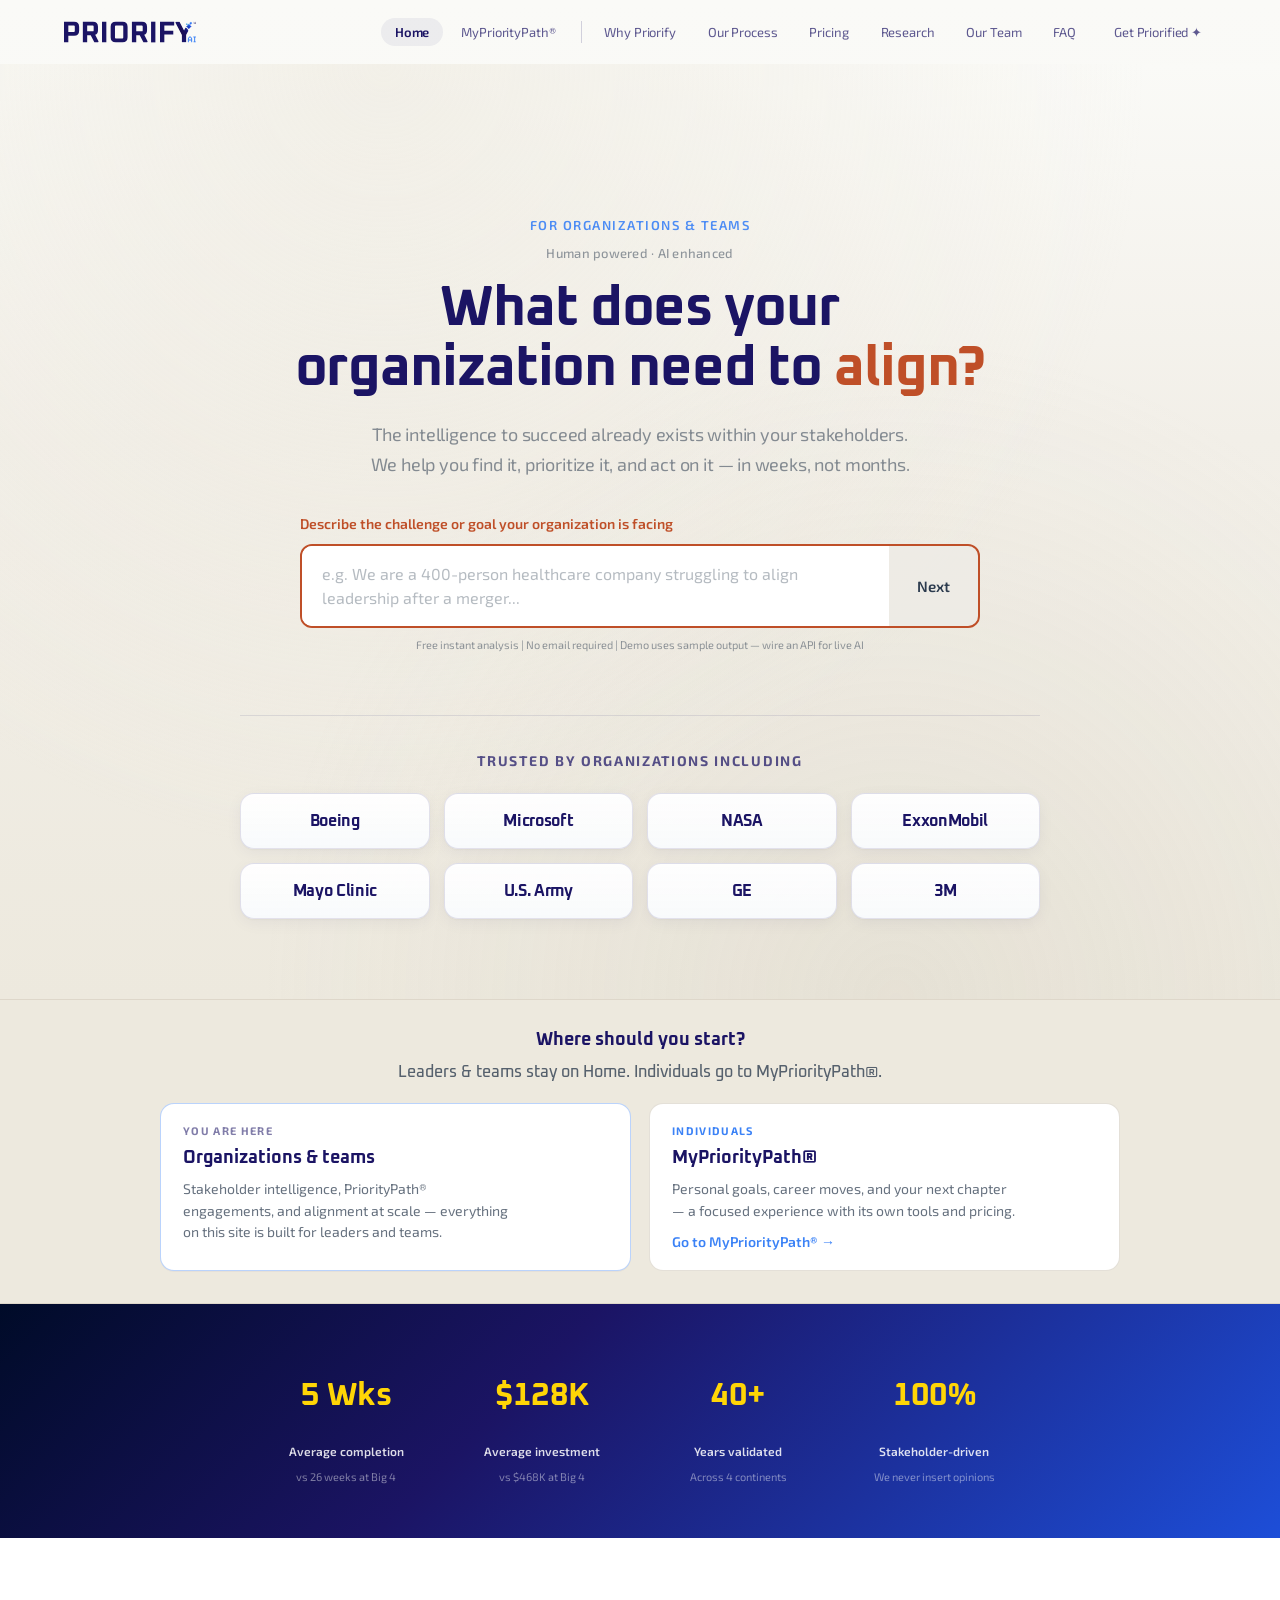
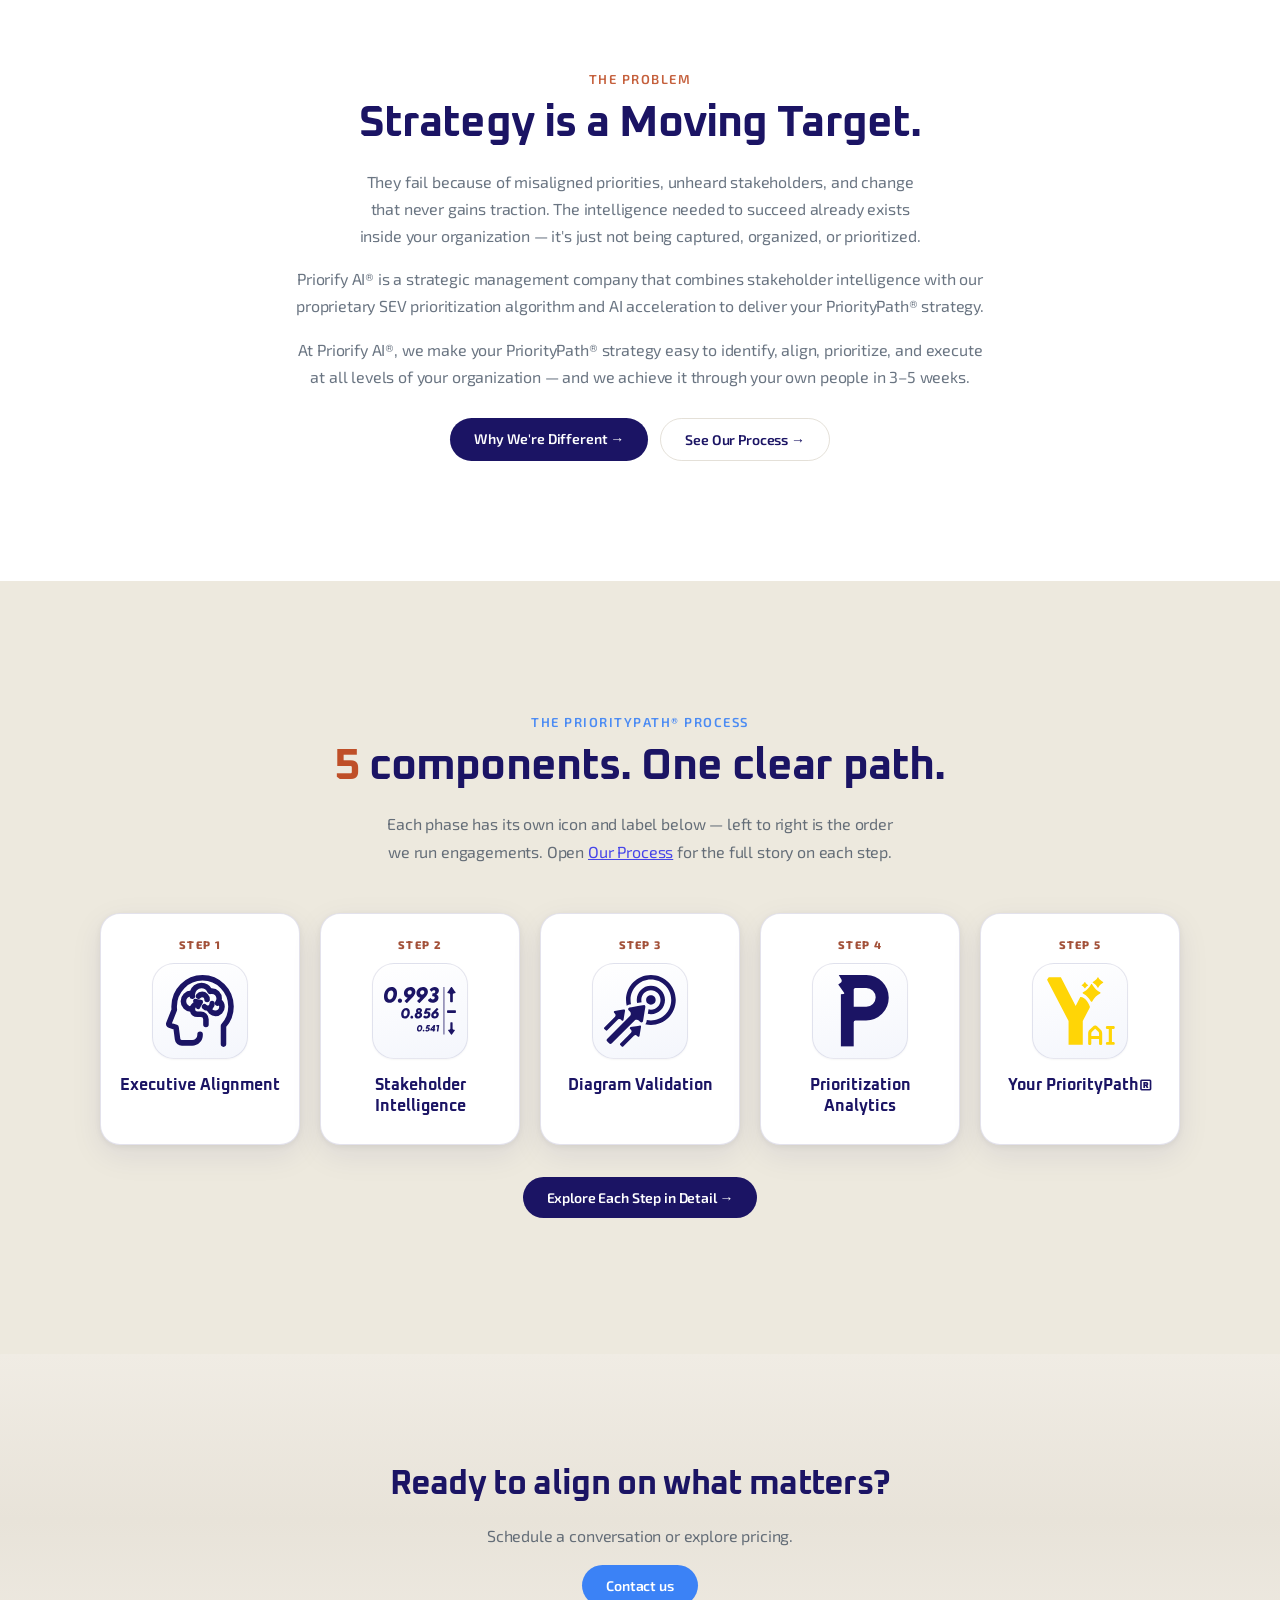
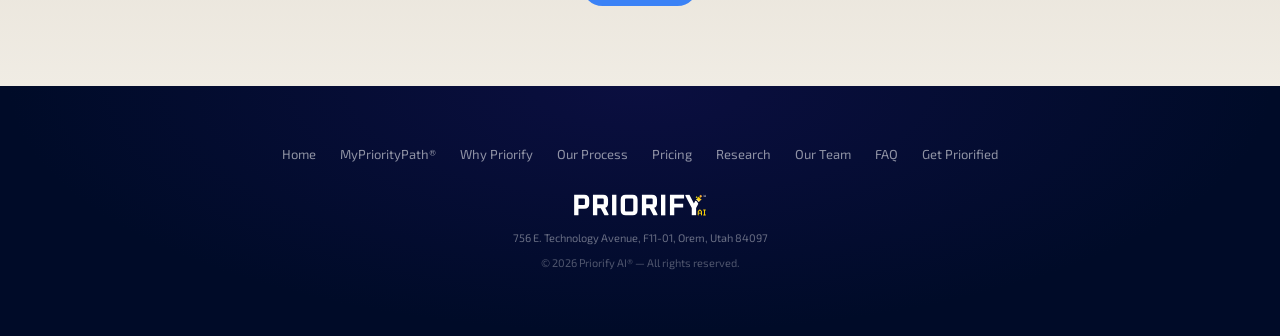
==== index.html @ db8ce586 "Initial commit: Priorify static site (pages, assets, team grid, process SVGs) Made-with: Cursor" ====
<!DOCTYPE html>
<html lang="en">
  <head>
    <meta charset="utf-8" />
    <meta name="viewport" content="width=device-width, initial-scale=1" />
    <script>
      window.dataLayer = window.dataLayer || [];
    </script>
    <script>
      (function (w, d, s, l, i) {
        w[l] = w[l] || [];
        w[l].push({ "gtm.start": new Date().getTime(), event: "gtm.js" });
        var f = d.getElementsByTagName(s)[0],
          j = d.createElement(s),
          dl = l != "dataLayer" ? "&l=" + l : "";
        j.async = true;
        j.src = "https://www.googletagmanager.com/gtm.js?id=" + i + dl;
        f.parentNode.insertBefore(j, f);
      })(window, document, "script", "dataLayer", "GTM-PLTQ3Q4B");
    </script>
    <!-- GA4 pageviews: gtag + analytics.js. Do not add a second GA4 Configuration tag in GTM or you will double-count. -->
    <script async src="https://www.googletagmanager.com/gtag/js?id=G-PKGY8GTT1T"></script>
    <script src="/js/analytics.js"></script>
    <title>Priorify® | Where Common Sense Meets Success</title>
    <meta
      name="description"
      content="Priorify® turns stakeholder intelligence into a validated PriorityPath® so teams align, prioritize faster, and drive sustainable organizational success."
    />
    <meta
      name="keywords"
      content="stakeholder intelligence, PriorityPath, strategic prioritization, change management, organizational alignment, stakeholder engagement, coalition building, executive alignment, cause and effect analysis, strategic facilitation, stakeholder outreach, data-driven decision making, strategic consulting, prioritization analytics, workforce alignment, culture transformation, organizational design, business transformation, stakeholder mapping, strategic planning, employee engagement, Priorify, The Prioritization Company"
    />
    <meta name="author" content="Priorify® — The Prioritization Company" />
    <meta name="robots" content="index, follow" />
    <link rel="canonical" href="https://priorify.ai/" />
    <meta property="og:type" content="website" />
    <meta property="og:url" content="https://priorify.ai/" />
    <meta property="og:image" content="https://priorify.ai/assets/images/logo-blue.svg" />
    <meta property="og:title" content="Priorify® | Where Common Sense Meets Success" />
    <meta
      property="og:description"
      content="Priorify® turns stakeholder intelligence into a validated PriorityPath® so teams align, prioritize faster, and drive sustainable organizational success."
    />
    <meta property="og:site_name" content="Priorify® — The Prioritization Company" />
    <meta name="twitter:card" content="summary_large_image" />
    <meta name="twitter:title" content="Priorify® | Where Common Sense Meets Success" />
    <meta
      name="twitter:description"
      content="Priorify® turns stakeholder intelligence into a validated PriorityPath® so teams align, prioritize faster, and drive sustainable organizational success."
    />
    <meta name="twitter:image" content="https://priorify.ai/assets/images/logo-blue.svg" />
    <link rel="icon" href="/assets/images/favicon-y.svg" type="image/svg+xml" />
    <link rel="apple-touch-icon" href="/assets/images/favicon-y.svg" />
    <link rel="stylesheet" href="/css/main.css" />
    <script type="application/ld+json">
      {
        "@context": "https://schema.org",
        "@type": "Organization",
        "name": "Priorify®",
        "url": "https://priorify.ai/",
        "logo": "https://priorify.ai/assets/images/logo-blue.svg",
        "description": "Stakeholder intelligence and strategic prioritization consulting using the scientifically-validated PriorityPath® framework.",
        "contactPoint": {
          "@type": "ContactPoint",
          "contactType": "Customer Service",
          "email": "shan@getpriorified.com"
        },
        "address": {
          "@type": "PostalAddress",
          "streetAddress": "756 E. Technology Avenue, F11-01",
          "addressLocality": "Orem",
          "addressRegion": "UT",
          "postalCode": "84097",
          "addressCountry": "US"
        }
      }
    </script>
    <script type="application/ld+json">
      {
        "@context": "https://schema.org",
        "@type": "WebSite",
        "name": "Priorify®",
        "url": "https://priorify.ai/"
      }
    </script>
  </head>
  <body>
    <noscript
      ><iframe
        src="https://www.googletagmanager.com/ns.html?id=GTM-PLTQ3Q4B"
        height="0"
        width="0"
        style="display: none; visibility: hidden"
        title="Google Tag Manager"
      ></iframe
    ></noscript>
    <header class="site-header" role="banner">
      <a class="skip-link" href="#main">Skip to main content</a>
      <div class="site-header__inner">
        <a class="site-header__logo" href="/">
          <img class="logo-default" src="/assets/images/logo-blue.svg" width="200" height="28" alt="Priorify AI" />
          <img class="logo-scrolled" src="/assets/images/logo-yellow.svg" width="200" height="28" alt="" />
        </a>
        <nav class="site-nav" aria-label="Primary">
          <div class="site-nav__group site-nav__group--paths" role="group" aria-label="Choose your path">
          <a href="/" aria-current="page" title="Organization &amp; team engagements — PriorityPath®">Home</a>
          <a href="/myprioritypath/" class="site-nav__link--individual" title="Individuals — MyPriorityPath® personal &amp; career">MyPriorityPath®</a>
          </div>
          <span class="site-nav__sep" aria-hidden="true"></span>
          <div class="site-nav__group site-nav__group--learn" role="group" aria-label="Methodology and company">
          <a href="/why-priorify/">Why Priorify</a>
          <a href="/our-process/">Our Process</a>
          <a href="/pricing/">Pricing</a>
          <a href="/research/">Research</a>
          <a href="/our-team/">Our Team</a>
          <a href="/faq/">FAQ</a>
          </div>
          <a class="btn-nav-cta" href="/contact/">Get Priorified ✦</a>
        </nav>
        <button
          type="button"
          class="site-header__toggle"
          aria-expanded="false"
          aria-controls="site-nav-mobile"
          aria-label="Open menu"
        >
          <span class="site-header__toggle-bar"></span>
          <span class="site-header__toggle-bar"></span>
          <span class="site-header__toggle-bar"></span>
        </button>
      </div>
      <div id="site-nav-mobile" class="site-nav-mobile" hidden>
        <div class="site-nav-mobile__group site-nav-mobile__group--paths" role="group" aria-label="Choose your path">
        <a href="/" aria-current="page" title="Organization &amp; team engagements — PriorityPath®">Home</a>
        <a href="/myprioritypath/" class="site-nav-mobile__link--individual" title="Individuals — MyPriorityPath® personal &amp; career">MyPriorityPath®</a>
        </div>
        <div class="site-nav-mobile__sep" aria-hidden="true"></div>
        <div class="site-nav-mobile__group site-nav-mobile__group--learn" role="group" aria-label="Methodology and company">
        <a href="/why-priorify/">Why Priorify</a>
        <a href="/our-process/">Our Process</a>
        <a href="/pricing/">Pricing</a>
        <a href="/research/">Research</a>
        <a href="/our-team/">Our Team</a>
        <a href="/faq/">FAQ</a>
        </div>
        <a class="btn-nav-cta" href="/contact/">Get Priorified ✦</a>
      </div>
    </header>

    <main id="main" class="page-main">
      <section class="hero" aria-labelledby="hero-title">
        <div class="hero__inner">
          <p class="hero__label">For Organizations &amp; Teams</p>
          <p class="hero__kicker">Human powered · AI enhanced</p>
          <h1 id="hero-title" class="hero__title">
            What does your organization need to
            <span
              class="rotating-word"
              data-rotating-word
              data-words='["align?","prioritize?","execute?","transform?","scale change?","hear stakeholders?"]'
              ><span class="rotating-word__inner">align?</span></span
            >
          </h1>
          <p class="hero__subtitle">
            The intelligence to succeed already exists within your stakeholders.<br />
            We help you find it, prioritize it, and act on it — in weeks, not months.
          </p>
          <div id="priorify-ai-demo" class="ai-demo" aria-label="Priorify instant analysis demo"></div>
          <div class="trusted">
            <p class="trusted__label">Trusted by organizations including</p>
            <ul class="trusted__logos" role="list">
              <li><span class="trusted__name">Boeing</span></li>
              <li><span class="trusted__name">Microsoft</span></li>
              <li><span class="trusted__name">NASA</span></li>
              <li><span class="trusted__name">ExxonMobil</span></li>
              <li><span class="trusted__name">Mayo Clinic</span></li>
              <li><span class="trusted__name">U.S. Army</span></li>
              <li><span class="trusted__name">GE</span></li>
              <li><span class="trusted__name">3M</span></li>
            </ul>
          </div>
        </div>
      </section>

      <section class="hero-paths" aria-labelledby="hero-paths-title">
        <h2 id="hero-paths-title" class="hero-paths__page-title">
          Where should you start? <span class="hero-paths__sub">Leaders &amp; teams stay on Home. Individuals go to MyPriorityPath®.</span>
        </h2>
        <div class="hero-paths__inner">
          <div class="hero-paths__item hero-paths__item--current">
            <span class="hero-paths__badge">You are here</span>
            <p class="hero-paths__title">Organizations &amp; teams</p>
            <p class="hero-paths__text">
              Stakeholder intelligence, PriorityPath® engagements, and alignment at scale — everything on this site is built for leaders and teams.
            </p>
          </div>
          <a class="hero-paths__item hero-paths__link" href="/myprioritypath/">
            <span class="hero-paths__badge">Individuals</span>
            <p class="hero-paths__title">MyPriorityPath®</p>
            <p class="hero-paths__text">Personal goals, career moves, and your next chapter — a focused experience with its own tools and pricing.</p>
            <span class="hero-paths__cta">Go to MyPriorityPath® <span aria-hidden="true">→</span></span>
          </a>
        </div>
      </section>

      <div class="stats-strip">
        <div class="stats-strip__inner">
          <div class="stat">
            <p class="stat__num">5 Wks</p>
            <p class="stat__label">Average completion</p>
            <p class="stat__sub">vs 26 weeks at Big 4</p>
          </div>
          <div class="stat">
            <p class="stat__num">$128K</p>
            <p class="stat__label">Average investment</p>
            <p class="stat__sub">vs $468K at Big 4</p>
          </div>
          <div class="stat">
            <p class="stat__num">40+</p>
            <p class="stat__label">Years validated</p>
            <p class="stat__sub">Across 4 continents</p>
          </div>
          <div class="stat">
            <p class="stat__num">100%</p>
            <p class="stat__label">Stakeholder-driven</p>
            <p class="stat__sub">We never insert opinions</p>
          </div>
        </div>
      </div>

      <section class="section" aria-labelledby="problem-title">
        <div class="section__inner text-center" style="max-width: 700px; margin: 0 auto">
          <p class="section-label section-label--orange">The Problem</p>
          <h2 id="problem-title" class="section-title">Strategy is a Moving Target.</h2>
          <p class="prose">
            They fail because of misaligned priorities, unheard stakeholders, and change that never gains traction. The intelligence needed to succeed already exists inside your organization — it's just not being captured, organized, or prioritized.
          </p>
          <p class="prose">
            Priorify AI® is a strategic management company that combines stakeholder intelligence with our proprietary SEV prioritization algorithm and AI acceleration to deliver your PriorityPath® strategy.
          </p>
          <p class="prose">
            At Priorify AI®, we make your PriorityPath® strategy easy to identify, align, prioritize, and execute at all levels of your organization — and we achieve it through your own people in 3–5 weeks.
          </p>
          <div class="btn-row">
            <a class="btn btn--primary" href="/why-priorify/">Why We're Different →</a>
            <a class="btn btn--secondary" href="/our-process/">See Our Process →</a>
          </div>
        </div>
      </section>

      <section class="section section--cream" aria-labelledby="process-preview-title">
        <div class="section__inner text-center" style="margin-bottom: 48px">
          <p class="section-label">The PriorityPath® Process</p>
          <h2 id="process-preview-title" class="section-title"><span class="accent">5</span> components. One clear path.</h2>
          <p class="prose" style="max-width: 560px; margin: 16px auto 0">
            Each phase has its own icon and label below — left to right is the order we run engagements. Open <a href="/our-process/">Our Process</a> for the full story on each step.
          </p>
        </div>
        <div class="section__inner">
          <div class="process-grid" role="list">
            <article class="process-card" role="listitem">
              <p class="process-card__step">Step 1</p>
              <div class="process-card__icon-wrap">
                <img src="/assets/images/process-step-1.svg" width="72" height="72" alt="Executive alignment — PriorityPath step 1 icon" loading="lazy" />
              </div>
              <h3 class="process-card__title">Executive Alignment</h3>
            </article>
            <article class="process-card" role="listitem">
              <p class="process-card__step">Step 2</p>
              <div class="process-card__icon-wrap">
                <img src="/assets/images/process-step-2.svg" width="72" height="72" alt="Stakeholder intelligence — PriorityPath step 2 icon" loading="lazy" />
              </div>
              <h3 class="process-card__title">Stakeholder Intelligence</h3>
            </article>
            <article class="process-card" role="listitem">
              <p class="process-card__step">Step 3</p>
              <div class="process-card__icon-wrap">
                <img src="/assets/images/process-step-3.svg" width="72" height="72" alt="Diagram validation — PriorityPath step 3 icon" loading="lazy" />
              </div>
              <h3 class="process-card__title">Diagram Validation</h3>
            </article>
            <article class="process-card" role="listitem">
              <p class="process-card__step">Step 4</p>
              <div class="process-card__icon-wrap">
                <img src="/assets/images/process-step-4.svg" width="72" height="72" alt="Prioritization analytics — PriorityPath step 4 icon" loading="lazy" />
              </div>
              <h3 class="process-card__title">Prioritization Analytics</h3>
            </article>
            <article class="process-card" role="listitem">
              <p class="process-card__step">Step 5</p>
              <div class="process-card__icon-wrap">
                <img src="/assets/images/process-step-5.svg" width="72" height="72" alt="Your PriorityPath roadmap — step 5 icon" loading="lazy" />
              </div>
              <h3 class="process-card__title">Your PriorityPath®</h3>
            </article>
          </div>
          <p class="text-center" style="margin-top: 32px">
            <a class="btn btn--primary" href="/our-process/">Explore Each Step in Detail →</a>
          </p>
        </div>
      </section>

      <section class="cta-band">
        <div class="cta-band__inner">
          <h2>Ready to align on what matters?</h2>
          <p class="prose">Schedule a conversation or explore pricing.</p>
          <a class="btn btn--blue" href="/contact/">Contact us</a>
        </div>
      </section>
    </main>

    <footer class="site-footer" role="contentinfo">
      <div class="site-footer__links">
        <a href="/">Home</a>
        <a href="/myprioritypath/">MyPriorityPath®</a>
        <a href="/why-priorify/">Why Priorify</a>
        <a href="/our-process/">Our Process</a>
        <a href="/pricing/">Pricing</a>
        <a href="/research/">Research</a>
        <a href="/our-team/">Our Team</a>
        <a href="/faq/">FAQ</a>
        <a href="/contact/">Get Priorified</a>
      </div>
      <div class="site-footer__logo">
        <img src="/assets/images/logo-yellow.svg" width="200" height="28" alt="Priorify AI" />
      </div>
      <p class="site-footer__addr">756 E. Technology Avenue, F11-01, Orem, Utah 84097</p>
      <p class="site-footer__copy">© <span data-year></span> Priorify AI® — All rights reserved.</p>
    </footer>
    <script src="/js/main.js" defer></script>
  </body>
</html>
---- css/main.css ----
/* Priorify AI — static site. Brand tokens from reference/priorify-ai-site.jsx; confirm with brand owner before final lock-in. */

@import url("https://fonts.googleapis.com/css2?family=Oxanium:wght@400;500;600;700;800&family=Exo+2:ital,wght@0,300;0,400;0,500;0,600;0,700;0,800;1,400&display=swap");

:root {
  /* process-step icons: SVG/PNG on light wells — no color filter. */
  --color-navy: #1b1464;
  --color-orange: #bf4f28;
  --color-deep-orange: #a35139;
  --color-tan: #c9c2b2;
  --color-cream: #ede9de;
  --color-slate: #2c3b4e;
  --color-blue: #3b82f6;
  --color-dk-blue: #1d4ed8;
  --color-amber: #fbb03b;
  --color-green: #23d95f;
  --color-gold: #ffd506;
  --color-lt-blue: #29abe2;
  --color-white: #ffffff;
  /* Process step cards/tabs: solid white — no tint gradient over icons. */
  --process-block-bg: var(--color-white);
  --process-icon-well-bg: var(--color-white);
  --color-page-bg: linear-gradient(180deg, #fafaf7 0%, #f5f2eb 50%, #ede9de 100%);
  --font-heading: "Oxanium", system-ui, sans-serif;
  --font-body: "Exo 2", -apple-system, BlinkMacSystemFont, sans-serif;
  --ease: cubic-bezier(0.25, 0.46, 0.45, 0.94);
  --ease-out: cubic-bezier(0.16, 1, 0.3, 1);
  --breakpoint-md: 768px;
  --breakpoint-lg: 1024px;
  --focus-ring: 2px solid var(--color-blue);
  --focus-offset: 2px;
}

*,
*::before,
*::after {
  box-sizing: border-box;
}

html {
  scroll-behavior: smooth;
  font-size: 16px;
}

body {
  margin: 0;
  font-family: var(--font-body);
  color: var(--color-slate);
  background: #ede9de;
  background-image: linear-gradient(180deg, #fafaf7 0%, #f5f2eb 50%, #ede9de 100%);
  overflow-x: hidden;
  text-rendering: optimizeLegibility;
  -webkit-font-smoothing: antialiased;
}

p,
h1,
h2,
h3 {
  text-wrap: balance;
}

::selection {
  background: var(--color-blue);
  color: var(--color-white);
}

:focus-visible {
  outline: var(--focus-ring);
  outline-offset: var(--focus-offset);
}

.skip-link {
  position: absolute;
  left: 1rem;
  top: 1rem;
  padding: 0.5rem 1rem;
  background: var(--color-navy);
  color: var(--color-white);
  text-decoration: none;
  z-index: 200;
  clip: rect(0 0 0 0);
  clip-path: inset(50%);
  width: 1px;
  height: 1px;
  overflow: hidden;
  white-space: nowrap;
}

.skip-link:focus {
  clip: auto;
  clip-path: none;
  width: auto;
  height: auto;
}

/* Header */
.site-header {
  position: fixed;
  top: 0;
  left: 0;
  right: 0;
  z-index: 100;
  background: transparent;
  transition: background 0.4s, border-color 0.4s, backdrop-filter 0.4s;
  border-bottom: 1px solid transparent;
}

.site-header.is-scrolled {
  background: rgba(0, 11, 40, 0.95);
  backdrop-filter: blur(12px);
  border-bottom-color: rgba(201, 194, 178, 0.15);
}

.site-header__inner {
  max-width: 1200px;
  margin: 0 auto;
  padding: 0 24px;
  display: flex;
  align-items: center;
  justify-content: space-between;
  height: 64px;
}

.site-header__logo {
  display: flex;
  align-items: center;
  border: none;
  background: none;
  padding: 0;
  cursor: pointer;
  text-decoration: none;
}

.site-header__logo img {
  height: 22px;
  width: auto;
  transition: opacity 0.3s;
}

.site-header__logo .logo-scrolled {
  display: none;
}

.site-header.is-scrolled .logo-default {
  display: none;
}

.site-header.is-scrolled .logo-scrolled {
  display: block;
}

.site-nav {
  display: none;
  align-items: center;
  gap: 0;
  flex-wrap: wrap;
  justify-content: flex-end;
  row-gap: 8px;
}

@media (min-width: 769px) {
  .site-nav {
    display: flex;
  }
}

.site-nav__group {
  display: flex;
  align-items: center;
  gap: 4px;
}

.site-nav__sep {
  width: 1px;
  height: 22px;
  margin: 0 8px 0 12px;
  flex-shrink: 0;
  background: rgba(27, 20, 100, 0.18);
  align-self: center;
}

.site-nav__link--individual {
  border: 1px solid rgba(59, 130, 246, 0.42);
  background: rgba(59, 130, 246, 0.08);
  font-weight: 500;
}

.site-nav__link--individual:hover {
  background: rgba(59, 130, 246, 0.14);
  border-color: rgba(59, 130, 246, 0.55);
}

.site-nav a.site-nav__link--individual[aria-current="page"] {
  font-weight: 600;
  background: rgba(59, 130, 246, 0.18);
  border-color: rgba(59, 130, 246, 0.55);
  color: var(--color-navy);
}

.site-header.is-scrolled .site-nav__sep {
  background: rgba(255, 255, 255, 0.28);
}

.site-header.is-scrolled .site-nav__link--individual {
  border-color: rgba(255, 255, 255, 0.35);
  background: rgba(255, 255, 255, 0.1);
  color: rgba(255, 255, 255, 0.92);
}

.site-header.is-scrolled .site-nav__link--individual:hover {
  background: rgba(255, 255, 255, 0.18);
  border-color: rgba(255, 255, 255, 0.45);
  color: var(--color-white);
}

.site-header.is-scrolled .site-nav a.site-nav__link--individual[aria-current="page"] {
  background: rgba(255, 255, 255, 0.2);
  border-color: rgba(255, 255, 255, 0.5);
  color: var(--color-white);
}

.site-nav a {
  background: none;
  border: none;
  color: rgba(27, 20, 100, 0.7);
  cursor: pointer;
  font-size: 13px;
  font-weight: 400;
  padding: 6px 14px;
  border-radius: 999px;
  font-family: var(--font-body);
  letter-spacing: -0.01em;
  text-decoration: none;
  transition: color 0.35s var(--ease), background 0.35s var(--ease);
}

.site-nav a:hover {
  color: var(--color-navy);
}

.site-nav a[aria-current="page"] {
  font-weight: 600;
  background: rgba(27, 20, 100, 0.06);
  color: var(--color-navy);
}

.site-header.is-scrolled .site-nav a {
  color: rgba(255, 255, 255, 0.75);
}

.site-header.is-scrolled .site-nav a[aria-current="page"] {
  color: var(--color-white);
  background: rgba(255, 255, 255, 0.12);
}

.site-header.is-scrolled .site-nav a:hover {
  color: var(--color-white);
}

.btn-nav-cta {
  margin-left: 10px;
  background: var(--color-blue);
  color: var(--color-white);
  padding: 8px 20px;
  border-radius: 999px;
  border: none;
  font-size: 13px;
  font-weight: 600;
  cursor: pointer;
  font-family: var(--font-body);
  letter-spacing: -0.01em;
  text-decoration: none;
}

.site-header__toggle {
  display: flex;
  flex-direction: column;
  gap: 5px;
  background: none;
  border: none;
  cursor: pointer;
  padding: 8px;
}

@media (min-width: 769px) {
  .site-header__toggle {
    display: none;
  }
}

.site-header__toggle-bar {
  width: 22px;
  height: 2px;
  background: var(--color-navy);
  transition: transform 0.3s, opacity 0.3s;
}

.site-header.is-scrolled .site-header__toggle-bar {
  background: var(--color-white);
}

.site-header__toggle[aria-expanded="true"] .site-header__toggle-bar:nth-child(1) {
  transform: rotate(45deg) translateY(7px);
}

.site-header__toggle[aria-expanded="true"] .site-header__toggle-bar:nth-child(2) {
  opacity: 0;
  transform: scaleX(0);
}

.site-header__toggle[aria-expanded="true"] .site-header__toggle-bar:nth-child(3) {
  transform: rotate(-45deg) translateY(-7px);
}

.site-nav-mobile {
  display: none;
  background: linear-gradient(180deg, #fafaf7 0%, #f5f2eb 50%, #ede9de 100%);
  padding: 16px 24px;
  border-top: 1px solid rgba(201, 194, 178, 0.4);
}

.site-nav-mobile.is-open {
  display: block;
}

@media (min-width: 769px) {
  .site-nav-mobile {
    display: none !important;
  }
}

.site-nav-mobile a {
  display: block;
  width: 100%;
  text-align: left;
  background: none;
  border: none;
  border-bottom: 1px solid rgba(201, 194, 178, 0.25);
  color: var(--color-navy);
  font-size: 16px;
  padding: 12px 0;
  cursor: pointer;
  font-family: var(--font-body);
  text-decoration: none;
}

.site-nav-mobile a[aria-current="page"] {
  color: var(--color-blue);
}

.site-nav-mobile .btn-nav-cta {
  display: inline-block;
  margin-top: 12px;
  width: auto;
}

.site-nav-mobile__sep {
  height: 1px;
  margin: 4px 0 16px;
  background: rgba(201, 194, 178, 0.65);
  border: none;
}

.site-nav-mobile__link--individual {
  border: 1px solid rgba(59, 130, 246, 0.38);
  background: rgba(59, 130, 246, 0.07);
  border-radius: 10px;
  margin-bottom: 2px;
  padding-left: 12px !important;
  padding-right: 12px !important;
}

.site-nav-mobile__link--individual[aria-current="page"] {
  border-color: rgba(59, 130, 246, 0.55);
  background: rgba(59, 130, 246, 0.12);
}

/* Hero */
.hero {
  display: flex;
  flex-direction: column;
  align-items: center;
  background: radial-gradient(ellipse at 30% 0%, rgba(237, 233, 222, 0.6), transparent 60%),
    radial-gradient(ellipse at 70% 100%, rgba(201, 194, 178, 0.2), transparent 50%),
    linear-gradient(180deg, #fafaf7 0%, #f2efe8 40%, #ede9de 100%);
  padding: 140px 32px 80px;
  text-align: center;
  position: relative;
  overflow: hidden;
}

.hero__inner {
  position: relative;
  z-index: 1;
  max-width: 800px;
  width: 100%;
}

.hero__label {
  font-size: 13px;
  font-weight: 600;
  letter-spacing: 1.5px;
  text-transform: uppercase;
  color: var(--color-blue);
  margin-bottom: 20px;
  opacity: 0.9;
}

.hero__title {
  font-size: clamp(34px, 5.5vw, 56px);
  font-weight: 700;
  color: var(--color-navy);
  line-height: 1.08;
  font-family: var(--font-heading);
  margin: 0 0 20px;
  letter-spacing: -0.02em;
}

.hero__subtitle {
  font-size: 18px;
  color: var(--color-slate);
  line-height: 1.65;
  max-width: 560px;
  margin: 0 auto;
  opacity: 0.55;
  font-weight: 400;
  letter-spacing: -0.01em;
}

.hero__subtitle .accent {
  color: var(--color-orange);
}

.hero__title .accent {
  color: var(--color-orange);
}

.hero__kicker {
  font-size: 13px;
  color: var(--color-slate);
  opacity: 0.5;
  margin: -8px 0 18px;
  font-weight: 500;
  letter-spacing: 0.02em;
}

/* Audience path — organizations vs individuals (home + MyPriorityPath) */
.hero-paths {
  background: var(--color-cream);
  border-top: 1px solid rgba(201, 194, 178, 0.45);
  border-bottom: 1px solid rgba(201, 194, 178, 0.45);
  padding: 28px 24px 32px;
}

.hero-paths__inner {
  max-width: 960px;
  margin: 0 auto;
  display: grid;
  grid-template-columns: 1fr;
  gap: 14px;
}

@media (min-width: 768px) {
  .hero-paths__inner {
    grid-template-columns: 1fr 1fr;
    gap: 18px;
    align-items: stretch;
  }
}

.hero-paths__item {
  border-radius: 14px;
  padding: 20px 22px;
  border: 1px solid rgba(201, 194, 178, 0.5);
  background: var(--color-white);
  text-align: left;
}

.hero-paths__item--current {
  border-color: rgba(59, 130, 246, 0.35);
  box-shadow: 0 1px 0 rgba(27, 20, 100, 0.04);
}

.hero-paths__link {
  display: block;
  text-decoration: none;
  color: inherit;
  transition: border-color 0.2s ease, box-shadow 0.2s ease, transform 0.2s ease;
}

.hero-paths__link:hover {
  border-color: rgba(59, 130, 246, 0.55);
  box-shadow: 0 8px 28px rgba(27, 20, 100, 0.07);
}

.hero-paths__link:focus-visible {
  outline: var(--focus-ring);
  outline-offset: 3px;
}

.hero-paths__badge {
  display: block;
  font-size: 11px;
  font-weight: 700;
  letter-spacing: 0.12em;
  text-transform: uppercase;
  color: var(--color-blue);
  margin-bottom: 10px;
}

.hero-paths__item--current .hero-paths__badge {
  color: var(--color-navy);
  opacity: 0.55;
}

.hero-paths__title {
  font-size: 18px;
  font-weight: 700;
  font-family: var(--font-heading);
  color: var(--color-navy);
  margin: 0 0 8px;
  line-height: 1.25;
}

.hero-paths__text {
  font-size: 14px;
  color: var(--color-slate);
  opacity: 0.72;
  margin: 0;
  line-height: 1.55;
}

.hero-paths__cta {
  display: inline-block;
  margin-top: 12px;
  font-size: 14px;
  font-weight: 600;
  color: var(--color-blue);
}

.hero-paths__link:hover .hero-paths__cta {
  text-decoration: underline;
}

.hero-paths__page-title {
  font-size: clamp(15px, 2vw, 18px);
  font-weight: 700;
  font-family: var(--font-heading);
  color: var(--color-navy);
  text-align: center;
  margin: 0 auto 20px;
  max-width: 36em;
  line-height: 1.35;
}

.hero-paths__sub {
  display: block;
  margin-top: 8px;
  font-size: 0.88em;
  font-weight: 500;
  color: var(--color-slate);
  opacity: 0.78;
  line-height: 1.45;
}

/* Sections */
.section {
  padding: 120px 32px;
  background: var(--color-white);
}

.section--cream {
  background: var(--color-cream);
}

.section__inner {
  max-width: 1080px;
  margin: 0 auto;
}

.section-label {
  font-size: 13px;
  font-weight: 600;
  letter-spacing: 1.5px;
  text-transform: uppercase;
  color: var(--color-blue);
  margin-bottom: 12px;
  opacity: 0.9;
}

.section-label--orange {
  color: var(--color-orange);
}

.section-label--amber {
  color: var(--color-amber);
}

.section-title {
  font-size: clamp(28px, 4vw, 44px);
  font-weight: 700;
  color: var(--color-navy);
  line-height: 1.1;
  margin: 0 0 20px;
  font-family: var(--font-heading);
  letter-spacing: -0.02em;
}

.section-title .accent {
  color: var(--color-orange);
}

.subsection-title {
  font-size: 20px;
  font-weight: 600;
  color: var(--color-orange);
  font-family: var(--font-heading);
  margin: 36px 0 12px;
  letter-spacing: -0.01em;
}

.prose {
  font-size: 16px;
  color: var(--color-slate);
  line-height: 1.7;
  margin-bottom: 16px;
  opacity: 0.7;
  font-weight: 400;
  letter-spacing: -0.01em;
}

.text-center {
  text-align: center;
}

/* Stats strip */
.stats-strip {
  background: linear-gradient(135deg, #000b28 0%, #1b1464 40%, #1d4ed8 100%);
  padding: 44px 32px;
}

.stats-strip__inner {
  max-width: 1100px;
  margin: 0 auto;
  display: flex;
  flex-wrap: wrap;
  justify-content: center;
  gap: 28px 56px;
}

.stat {
  text-align: center;
  min-width: 140px;
}

.stat__num {
  font-size: 32px;
  font-weight: 700;
  color: var(--color-gold);
  font-family: var(--font-heading);
  line-height: 1;
  letter-spacing: -0.02em;
}

.stat__label {
  font-size: 12px;
  font-weight: 600;
  color: rgba(255, 255, 255, 0.85);
  margin-top: 5px;
}

.stat__sub {
  font-size: 11px;
  color: rgba(255, 255, 255, 0.45);
}

/* Buttons */
.btn {
  display: inline-block;
  padding: 12px 24px;
  border-radius: 999px;
  font-size: 14px;
  font-weight: 600;
  letter-spacing: -0.01em;
  cursor: pointer;
  font-family: var(--font-body);
  text-decoration: none;
  border: none;
  transition: transform 0.2s var(--ease), opacity 0.2s ease;
}

.btn:active {
  transform: scale(0.97);
}

.btn--primary {
  background: var(--color-navy);
  color: var(--color-white);
}

.btn--secondary {
  background: transparent;
  color: var(--color-navy);
  border: 1px solid rgba(201, 194, 178, 0.5);
}

.btn--blue {
  background: var(--color-blue);
  color: var(--color-white);
}

.btn-row {
  display: flex;
  flex-wrap: wrap;
  gap: 12px;
  justify-content: center;
  margin-top: 28px;
}

/* Process cards (home) — 5 steps with clear imagery */
.process-grid {
  display: grid;
  grid-template-columns: repeat(auto-fit, minmax(160px, 1fr));
  gap: 20px;
  max-width: 1100px;
  margin: 0 auto;
}

.process-card {
  background: var(--process-block-bg);
  border-radius: 20px;
  padding: 24px 18px 28px;
  text-align: center;
  box-shadow: 0 2px 6px rgba(0, 0, 0, 0.06), 0 10px 32px rgba(27, 20, 100, 0.08);
  border: 1px solid rgba(27, 20, 100, 0.12);
  display: flex;
  flex-direction: column;
  align-items: center;
  min-height: 100%;
  transition: border-color 0.25s ease, box-shadow 0.25s ease;
}

.process-card:hover {
  border-color: rgba(59, 130, 246, 0.45);
  box-shadow: 0 6px 24px rgba(27, 20, 100, 0.08), 0 2px 8px rgba(59, 130, 246, 0.12);
}

.process-card__step {
  font-size: 11px;
  font-weight: 800;
  letter-spacing: 0.12em;
  text-transform: uppercase;
  color: var(--color-deep-orange);
  margin: 0 0 12px;
}

.process-card__icon-wrap {
  width: 96px;
  height: 96px;
  margin: 0 auto 16px;
  display: flex;
  align-items: center;
  justify-content: center;
  padding: 10px;
  box-sizing: border-box;
  background: linear-gradient(165deg, #ffffff 0%, #f4f6fc 100%);
  border-radius: 22px;
  border: 1px solid rgba(27, 20, 100, 0.1);
  box-shadow:
    0 1px 2px rgba(0, 0, 0, 0.04),
    inset 0 1px 0 rgba(255, 255, 255, 0.9);
}

/* process-step-*: vector artwork — display as-is (do not invert). */
.process-card__icon-wrap img[src*="process-step"] {
  width: 72px;
  height: 72px;
  max-width: 100%;
  max-height: 100%;
  object-fit: contain;
  display: block;
}

.process-card__title {
  font-size: 16px;
  font-weight: 700;
  color: var(--color-navy);
  font-family: var(--font-heading);
  line-height: 1.3;
  margin: 0;
}

/* Legacy row (if used elsewhere) */
.process-row {
  display: flex;
  flex-wrap: nowrap;
  gap: 28px;
  overflow-x: auto;
  padding-bottom: 8px;
  -webkit-overflow-scrolling: touch;
}

/* Trusted — name grid (replace with logo images when brand approves) */
.trusted {
  margin-top: 64px;
  padding-top: 36px;
  border-top: 1px solid rgba(27, 20, 100, 0.1);
  max-width: 920px;
  margin-left: auto;
  margin-right: auto;
  animation: fadeUp 1.2s ease 0.4s both;
}

.trusted__label {
  font-size: clamp(12px, 1.65vw, 14px);
  font-weight: 700;
  letter-spacing: 0.12em;
  text-transform: uppercase;
  color: var(--color-navy);
  opacity: 0.72;
  margin: 0 auto 22px;
  max-width: 28em;
  line-height: 1.35;
  text-align: center;
}

.trusted__logos {
  list-style: none;
  margin: 0;
  padding: 0;
  display: grid;
  grid-template-columns: repeat(2, minmax(0, 1fr));
  gap: 10px;
}

@media (min-width: 520px) {
  .trusted__logos {
    grid-template-columns: repeat(4, minmax(0, 1fr));
    gap: 12px;
  }
}

@media (min-width: 900px) {
  .trusted__logos {
    gap: 14px;
  }
}

.trusted__logos li {
  margin: 0;
}

.trusted__name {
  display: flex;
  align-items: center;
  justify-content: center;
  text-align: center;
  min-height: 56px;
  height: 100%;
  padding: 12px 10px;
  font-size: clamp(14px, 1.85vw, 16px);
  font-weight: 700;
  font-family: var(--font-heading);
  letter-spacing: -0.02em;
  line-height: 1.2;
  color: var(--color-navy);
  background: linear-gradient(180deg, rgba(255, 255, 255, 0.95) 0%, rgba(248, 250, 252, 0.98) 100%);
  border: 1px solid rgba(27, 20, 100, 0.12);
  border-radius: 14px;
  box-shadow: 0 1px 2px rgba(0, 0, 0, 0.04), 0 4px 16px rgba(27, 20, 100, 0.05);
  transition: border-color 0.2s ease, box-shadow 0.2s ease;
}

@media (hover: hover) and (pointer: fine) {
  .trusted__logos li:hover .trusted__name {
    border-color: rgba(59, 130, 246, 0.35);
    box-shadow: 0 2px 8px rgba(59, 130, 246, 0.1);
  }
}

/* AI Demo */
.ai-demo {
  max-width: 680px;
  margin: 36px auto 0;
  width: 100%;
  animation: fadeUp 1s ease 0.2s both;
}

.ai-demo__label {
  display: block;
  font-size: 14px;
  color: var(--color-orange);
  font-weight: 600;
  margin-bottom: 12px;
  text-align: left;
}

.ai-demo__input-row {
  display: flex;
  border-radius: 12px;
  overflow: hidden;
  background: rgba(255, 255, 255, 0.85);
  border: 2px solid var(--color-orange);
}

.ai-demo textarea {
  flex: 1;
  padding: 16px 20px;
  border: none;
  outline: none;
  color: var(--color-navy);
  font-size: 16px;
  font-family: var(--font-body);
  resize: none;
  line-height: 1.5;
  min-height: 72px;
}

.ai-demo__next {
  padding: 16px 28px;
  background: rgba(201, 194, 178, 0.3);
  border: none;
  color: var(--color-slate);
  font-size: 15px;
  font-weight: 600;
  cursor: pointer;
  font-family: var(--font-body);
  white-space: nowrap;
  align-self: stretch;
}

.ai-demo__next:not(:disabled) {
  background: var(--color-blue);
  color: var(--color-white);
  cursor: pointer;
}

.ai-demo__hint {
  font-size: 11px;
  color: var(--color-slate);
  opacity: 0.5;
  margin-top: 10px;
  text-align: center;
}

.ai-demo__loading {
  text-align: center;
  padding: 40px 0;
}

.loading-dots {
  display: inline-flex;
  gap: 8px;
}

.loading-dots span {
  width: 8px;
  height: 8px;
  border-radius: 50%;
  background: var(--color-blue);
  animation: pulse 1.2s ease-in-out infinite;
}

.loading-dots span:nth-child(2) {
  animation-delay: 0.2s;
}

.loading-dots span:nth-child(3) {
  animation-delay: 0.4s;
}

.ai-panel {
  background: rgba(255, 255, 255, 0.85);
  border-radius: 14px;
  padding: 24px 22px;
  border: 1px solid rgba(201, 194, 178, 0.55);
  box-shadow: 0 2px 12px rgba(0, 0, 0, 0.04);
}

.ai-panel__grid {
  display: grid;
  grid-template-columns: 1fr 1fr;
  gap: 14px;
}

@media (max-width: 640px) {
  .ai-panel__grid {
    grid-template-columns: 1fr;
  }
}

.ai-panel label {
  display: block;
  font-size: 12px;
  color: var(--color-slate);
  font-weight: 500;
  margin-bottom: 5px;
  opacity: 0.6;
}

.ai-panel input {
  width: 100%;
  padding: 10px 14px;
  background: rgba(255, 255, 255, 0.95);
  border: 1px solid rgba(201, 194, 178, 0.45);
  border-radius: 12px;
  font-size: 14px;
  color: var(--color-navy);
  font-family: var(--font-body);
}

.ai-panel__actions {
  display: flex;
  gap: 10px;
  margin-top: 20px;
  justify-content: flex-end;
  flex-wrap: wrap;
}

/* Rotating word */
.rotating-word {
  display: inline-block;
  transition: width 0.5s cubic-bezier(0.25, 0.46, 0.45, 0.94);
  overflow: hidden;
  vertical-align: bottom;
  text-align: left;
  color: var(--color-orange);
}

.rotating-word__inner {
  display: inline-block;
  transition: opacity 0.45s ease, transform 0.45s ease;
}

.rotating-word__inner.is-exit {
  opacity: 0;
  transform: translateY(-18px);
}

.rotating-word__inner.is-enter {
  opacity: 0;
  transform: translateY(18px);
}

.rotating-sentence .accent {
  color: var(--color-orange);
}

/* CTA band */
.cta-band {
  padding: 80px 32px;
  background: linear-gradient(180deg, #f0ece4 0%, #e8e3d9 50%, #f0ece4 100%);
  text-align: center;
}

.cta-band__inner {
  max-width: 580px;
  margin: 0 auto;
}

.cta-band h2 {
  font-size: clamp(24px, 3.5vw, 34px);
  font-weight: 700;
  color: var(--color-navy);
  font-family: var(--font-heading);
  margin-bottom: 16px;
  letter-spacing: -0.02em;
}

.cta-band h2 .accent {
  color: var(--color-orange);
}

/* MyPriorityPath & shared content grids */
.hero__title--rotating {
  font-size: clamp(34px, 5.5vw, 56px);
}

.three-col-grid {
  display: grid;
  grid-template-columns: repeat(auto-fit, minmax(260px, 1fr));
  gap: 28px;
}

.info-card {
  background: var(--color-cream);
  border-radius: 20px;
  padding: 32px 28px;
  box-shadow: 0 1px 3px rgba(0, 0, 0, 0.04);
  text-align: center;
}

.info-card__icon {
  font-size: 28px;
  font-weight: 800;
  color: var(--color-blue);
  font-family: var(--font-heading);
  margin: 0 0 12px;
}

.info-card__title {
  font-size: 18px;
  font-weight: 700;
  color: var(--color-navy);
  font-family: var(--font-heading);
  margin: 0 0 10px;
}

.two-col-split {
  display: grid;
  grid-template-columns: repeat(auto-fit, minmax(300px, 1fr));
  gap: 40px;
  align-items: start;
}

.check-list {
  list-style: none;
  margin: 0;
  padding: 0;
  display: flex;
  flex-direction: column;
  gap: 12px;
}

.check-list li {
  display: flex;
  gap: 14px;
  padding: 14px 18px;
  background: var(--color-white);
  border-radius: 14px;
  box-shadow: 0 1px 2px rgba(0, 0, 0, 0.03);
  font-size: 14px;
  line-height: 1.5;
  color: var(--color-slate);
}

.check-list strong {
  color: var(--color-navy);
  font-weight: 700;
}

.check-list__mark {
  color: var(--color-orange);
  flex-shrink: 0;
  margin-top: 2px;
}

.goals-grid {
  display: grid;
  grid-template-columns: repeat(auto-fit, minmax(220px, 1fr));
  gap: 20px;
}

.goal-pill {
  margin: 0;
  padding: 14px 18px;
  background: var(--color-cream);
  border-radius: 14px;
  box-shadow: 0 1px 2px rgba(0, 0, 0, 0.03);
  text-align: center;
  font-size: 13px;
  color: var(--color-navy);
  font-weight: 500;
}

/* Footer */
.site-footer {
  background: radial-gradient(ellipse at 50% 0%, rgba(27, 20, 100, 0.4), transparent 70%), #000b28;
  padding: 56px 32px;
  text-align: center;
}

.site-footer__links {
  display: flex;
  flex-wrap: wrap;
  justify-content: center;
  gap: 6px 24px;
  margin-bottom: 28px;
}

.site-footer__links a {
  background: none;
  border: none;
  color: rgba(255, 255, 255, 0.55);
  font-size: 13px;
  cursor: pointer;
  padding: 4px 0;
  font-family: var(--font-body);
  text-decoration: none;
}

.site-footer__links a:hover {
  color: rgba(255, 255, 255, 0.85);
}

.site-footer__logo img {
  height: 22px;
}

.site-footer__addr {
  font-size: 11px;
  color: rgba(255, 255, 255, 0.4);
  margin: 12px 0 4px;
}

.site-footer__copy {
  font-size: 11px;
  color: rgba(255, 255, 255, 0.3);
  margin-top: 12px;
}

/* Page shell */
.page-main {
  padding-top: 64px;
  animation: pageFade 0.3s ease;
}

/* Pricing dark section */
.section--pricing-hero {
  padding-top: 60px;
  background: radial-gradient(ellipse at 20% 30%, rgba(29, 78, 216, 0.18), transparent 50%),
    radial-gradient(ellipse at 80% 70%, rgba(41, 171, 226, 0.08), transparent 50%),
    linear-gradient(160deg, #000b28 0%, #1b1464 40%, #0f1042 70%, #000b28 100%);
}

.pricing-grid {
  display: grid;
  grid-template-columns: repeat(auto-fit, minmax(290px, 1fr));
  gap: 28px;
}

.pricing-card {
  border-radius: 24px;
  padding: 36px 28px;
  border: 1px solid rgba(255, 255, 255, 0.08);
  background: rgba(255, 255, 255, 0.04);
  position: relative;
}

.pricing-card--pop {
  background: rgba(255, 255, 255, 0.08);
  border: 2px solid var(--color-blue);
}

.pricing-card--border-amber {
  border: 2px solid var(--color-amber);
}

.pricing-card__head {
  display: flex;
  justify-content: space-between;
  align-items: flex-start;
  margin-bottom: 6px;
}

.pricing-card__name {
  font-size: 11px;
  font-weight: 700;
  letter-spacing: 1.5px;
  text-transform: uppercase;
}

.pricing-card__badge {
  font-size: 9px;
  padding: 3px 9px;
  border-radius: 20px;
  font-weight: 700;
  letter-spacing: 0.5px;
  color: var(--color-white);
  background: rgba(255, 255, 255, 0.15);
}

.pricing-card__badge--blue {
  background: var(--color-blue);
}

.pricing-card__price {
  font-size: 36px;
  font-weight: 800;
  color: var(--color-white);
  font-family: var(--font-heading);
  margin-bottom: 3px;
}

.pricing-card__sub {
  font-size: 12px;
  color: rgba(255, 255, 255, 0.35);
  margin-bottom: 24px;
}

.pricing-card__feat {
  display: flex;
  gap: 9px;
  align-items: flex-start;
  margin-bottom: 12px;
  font-size: 13px;
  color: rgba(255, 255, 255, 0.65);
  line-height: 1.5;
}

.pricing-card__feat--lead {
  font-weight: 600;
  color: var(--color-amber);
}

.pricing-note {
  text-align: center;
  font-size: 12px;
  color: rgba(255, 255, 255, 0.25);
  margin-top: 28px;
}

/* Compare cards (why page) */
.compare-grid {
  display: grid;
  grid-template-columns: repeat(auto-fit, minmax(280px, 1fr));
  gap: 28px;
}

.compare-card {
  border-radius: 24px;
  padding: 32px 28px;
  border: 1px solid rgba(201, 194, 178, 0.4);
  background: var(--color-cream);
}

.compare-card--highlight {
  background: var(--color-navy);
  border: 2px solid var(--color-blue);
}

.compare-card__title {
  font-size: 17px;
  font-weight: 700;
  font-family: var(--font-heading);
  margin-bottom: 3px;
}

.compare-card--highlight .compare-card__title {
  color: var(--color-white);
}

.compare-card__sub {
  font-size: 11px;
  font-weight: 500;
  margin-bottom: 22px;
}

.compare-card--highlight .compare-card__sub {
  color: var(--color-lt-blue);
}

.compare-card__item {
  display: flex;
  gap: 10px;
  margin-bottom: 12px;
  font-size: 14px;
  line-height: 1.5;
}

.compare-card__mark {
  flex-shrink: 0;
  font-size: 15px;
}

/* Process page tabs — every step always shows icon + label */
.process-tabs {
  display: flex;
  gap: 10px;
  margin-bottom: 36px;
  justify-content: center;
  flex-wrap: wrap;
}

.process-tab {
  display: flex;
  flex-direction: column;
  align-items: center;
  gap: 8px;
  padding: 14px 12px;
  background: var(--process-block-bg);
  border: 1px solid rgba(27, 20, 100, 0.12);
  border-radius: 16px;
  cursor: pointer;
  font-family: var(--font-body);
  transition: border-color 0.25s ease, box-shadow 0.25s ease, background 0.25s ease;
  flex: 1 1 100px;
  max-width: 132px;
  box-shadow: 0 1px 3px rgba(0, 0, 0, 0.04);
}

.process-tab:hover {
  border-color: rgba(59, 130, 246, 0.35);
}

.process-tab.is-active {
  background: var(--color-white);
  border-color: var(--color-blue);
  box-shadow: 0 4px 22px rgba(59, 130, 246, 0.22), 0 0 0 1px rgba(59, 130, 246, 0.35);
}

.process-tab img[src*="process-step"] {
  width: 48px;
  height: 48px;
  padding: 8px;
  box-sizing: content-box;
  object-fit: contain;
  background: linear-gradient(165deg, #ffffff 0%, #f0f3fa 100%);
  border-radius: 14px;
  border: 1px solid rgba(27, 20, 100, 0.08);
  box-shadow: 0 1px 3px rgba(27, 20, 100, 0.06);
  transition: opacity 0.25s ease, transform 0.25s ease, box-shadow 0.25s ease;
  opacity: 0.95;
}

.process-tab.is-active img[src*="process-step"] {
  opacity: 1;
  transform: scale(1.05);
  border-color: rgba(59, 130, 246, 0.35);
  box-shadow: 0 2px 10px rgba(59, 130, 246, 0.18);
}

.process-tab__label {
  font-size: 11px;
  font-weight: 700;
  color: var(--color-navy);
  text-align: center;
  line-height: 1.25;
  display: block;
  opacity: 0.78;
  text-wrap: balance;
}

.process-tab.is-active .process-tab__label {
  opacity: 1;
  color: var(--color-navy);
}

.process-detail {
  max-width: 900px;
  margin: 0 auto;
}

.process-detail--split {
  display: grid;
  grid-template-columns: 1fr;
  gap: 28px;
  align-items: start;
}

@media (min-width: 768px) {
  .process-detail--split {
    grid-template-columns: minmax(200px, 240px) 1fr;
    gap: 40px;
    align-items: center;
  }
}

.process-detail__figure {
  margin: 0;
  padding: 22px 20px;
  background: linear-gradient(160deg, #ffffff 0%, var(--process-block-bg) 55%);
  border-radius: 24px;
  border: 1px solid rgba(27, 20, 100, 0.12);
  box-shadow:
    0 1px 4px rgba(0, 0, 0, 0.05),
    inset 0 1px 0 rgba(255, 255, 255, 0.85);
  text-align: center;
}

.process-detail__figure img[src*="process-step"] {
  width: 100%;
  max-width: 200px;
  height: auto;
  aspect-ratio: 1;
  object-fit: contain;
  display: block;
  margin: 0 auto;
}

.process-detail__meta {
  display: flex;
  gap: 10px;
  align-items: center;
  margin-bottom: 14px;
  flex-wrap: wrap;
}

.process-detail__step-num {
  font-size: 13px;
  font-weight: 800;
  color: var(--color-orange);
  letter-spacing: 0.02em;
}

.badge-ai {
  font-size: 11px;
  padding: 3px 10px;
  background: rgba(59, 130, 246, 0.08);
  color: var(--color-blue);
  border-radius: 20px;
  font-weight: 600;
}

/* FAQ */
.faq details {
  border-bottom: 1px solid rgba(201, 194, 178, 0.3);
}

.faq summary {
  display: flex;
  justify-content: space-between;
  align-items: center;
  padding: 20px 0;
  cursor: pointer;
  font-size: 16px;
  font-weight: 600;
  color: var(--color-navy);
  list-style: none;
}

.faq summary::-webkit-details-marker {
  display: none;
}

.faq summary::after {
  content: "+";
  font-size: 22px;
  color: var(--color-orange);
  flex-shrink: 0;
  transition: transform 0.3s;
}

.faq details[open] summary::after {
  transform: rotate(45deg);
}

.faq details p {
  font-size: 15px;
  line-height: 1.7;
  padding-bottom: 20px;
  padding-right: 40px;
  margin: 0;
  opacity: 0.85;
}

/* FAQ (<details> / <summary>) */
.faq-list {
  max-width: 780px;
  margin: 0 auto;
}

.faq-list details {
  border-bottom: 1px solid rgba(201, 194, 178, 0.3);
}

.faq-list summary {
  list-style: none;
  cursor: pointer;
  display: flex;
  justify-content: space-between;
  align-items: center;
  gap: 16px;
  padding: 20px 0;
  font-size: 16px;
  font-weight: 600;
  color: var(--color-navy);
  text-align: left;
}

.faq-list summary::-webkit-details-marker {
  display: none;
}

.faq-list summary::after {
  content: "+";
  flex-shrink: 0;
  font-size: 22px;
  color: var(--color-orange);
  transition: transform 0.3s ease;
}

.faq-list details[open] summary::after {
  transform: rotate(45deg);
}

.faq-list details p {
  font-size: 15px;
  line-height: 1.7;
  color: var(--color-slate);
  padding: 0 0 20px;
  margin: 0;
  padding-right: 40px;
  opacity: 0.85;
}

/* Team */
.section--team-roster .section__inner {
  max-width: 1220px;
}

.team-grid {
  display: grid;
  grid-template-columns: 1fr;
  gap: 36px 28px;
  align-items: start;
  justify-items: stretch;
}

@media (min-width: 768px) and (max-width: 1023px) {
  .team-grid {
    grid-template-columns: repeat(2, minmax(0, 1fr));
  }

  .team-grid .team-card:last-child:nth-child(3) {
    grid-column: 1 / -1;
    max-width: 420px;
    justify-self: center;
    width: 100%;
  }
}

@media (min-width: 1024px) {
  .team-grid {
    grid-template-columns: repeat(3, minmax(0, 1fr));
    gap: 32px 36px;
  }
}

.team-card {
  min-width: 0;
  display: flex;
  flex-direction: column;
  height: 100%;
}

.team-card img {
  width: 160px;
  height: 160px;
  border-radius: 16px;
  object-fit: cover;
  object-position: center 15%;
  margin: 0 auto 20px;
  display: block;
}

.team-card h3 {
  font-size: 22px;
  font-weight: 700;
  color: var(--color-navy);
  font-family: var(--font-heading);
  text-align: center;
  margin: 0 0 8px;
}

.team-card h3 a {
  color: inherit;
  text-decoration: none;
}

.team-card h3 a:hover {
  color: var(--color-blue);
  text-decoration: underline;
}

.team-card .role {
  font-size: 13px;
  color: var(--color-orange);
  font-weight: 600;
  text-align: center;
  margin-bottom: 8px;
}

.team-card__profile-link {
  font-size: 13px;
  font-weight: 600;
  text-align: center;
  margin: 0 0 16px;
}

.team-card__profile-link a {
  color: var(--color-blue);
  text-decoration: none;
}

.team-card__profile-link a:hover {
  text-decoration: underline;
}

.team-card .bio p {
  font-size: 14px;
  line-height: 1.7;
  opacity: 0.8;
  margin-bottom: 12px;
  text-align: left;
}

.team-card .contact-line {
  font-size: 13px;
  opacity: 0.55;
  text-align: center;
}

.team-card .contact-line a {
  color: var(--color-blue);
  text-decoration: none;
}

/* Partner bio (e.g. /shan-g/, /shandon-m-gubler/) */
.bio-page .bio-profile {
  display: grid;
  grid-template-columns: 1fr;
  gap: 40px;
  align-items: start;
  max-width: 900px;
  margin: 0 auto;
}

@media (min-width: 768px) {
  .bio-page .bio-profile {
    grid-template-columns: minmax(200px, 280px) 1fr;
  }
}

.bio-page .bio-profile__photo {
  margin: 0;
}

.bio-page .bio-profile__photo img {
  width: 100%;
  max-width: 280px;
  height: auto;
  border-radius: 20px;
  object-fit: cover;
  aspect-ratio: 4 / 5;
  box-shadow: 0 8px 32px rgba(27, 20, 100, 0.12);
}

.bio-page .bio-profile__meta {
  font-size: 15px;
  color: var(--color-orange);
  font-weight: 600;
  margin: 0 0 8px;
}

.bio-page .bio-profile__lead {
  font-size: 18px;
  line-height: 1.6;
  color: var(--color-slate);
  opacity: 0.9;
  margin: 0 0 24px;
}

.bio-page .bio-profile__content h2 {
  font-size: clamp(20px, 2.5vw, 26px);
  font-weight: 700;
  color: var(--color-navy);
  font-family: var(--font-heading);
  margin: 28px 0 12px;
}

.bio-page .bio-profile__content h2:first-of-type {
  margin-top: 0;
}

.bio-page .bio-back {
  margin-top: 40px;
  padding-top: 24px;
  border-top: 1px solid rgba(201, 194, 178, 0.35);
  display: flex;
  flex-wrap: wrap;
  gap: 12px;
  align-items: center;
}

/* Contact form */
.contact-form input,
.contact-form textarea,
.contact-form select {
  width: 100%;
  padding: 12px 14px;
  border: 1px solid rgba(201, 194, 178, 0.5);
  border-radius: 12px;
  font-size: 15px;
  background: var(--color-white);
  font-family: var(--font-body);
}

.contact-form select {
  cursor: pointer;
  appearance: auto;
}

.contact-form label {
  display: block;
  font-size: 13px;
  font-weight: 600;
  color: var(--color-slate);
  margin-bottom: 6px;
}

.contact-form .field {
  margin-bottom: 16px;
}

.contact-form {
  position: relative;
}

/* Honeypot: hidden from users; bots often fill "website" fields */
.contact-form__hp {
  position: absolute;
  left: -10000px;
  top: auto;
  width: 1px;
  height: 1px;
  overflow: hidden;
}

.contact-form__field {
  margin-bottom: 16px;
}

.contact-form--panel {
  background: var(--color-cream);
  border-radius: 24px;
  padding: 36px 32px;
  box-shadow: 0 2px 8px rgba(0, 0, 0, 0.04);
}

.contact-form__title {
  font-size: 20px;
  font-weight: 700;
  color: var(--color-navy);
  font-family: var(--font-heading);
  margin: 0 0 20px;
}

.contact-form__submit {
  width: 100%;
  padding: 14px;
  margin-top: 4px;
}

.partner-cards {
  display: flex;
  flex-direction: column;
  gap: 28px;
  margin-top: 24px;
}

.partner-card {
  padding: 24px;
  background: var(--color-cream);
  border-radius: 16px;
  box-shadow: 0 1px 2px rgba(0, 0, 0, 0.03);
}

.partner-card__name {
  font-size: 15px;
  font-weight: 700;
  color: var(--color-navy);
  margin: 0 0 6px;
}

.partner-card__name a {
  color: inherit;
  text-decoration: none;
}

.partner-card__name a:hover {
  color: var(--color-blue);
  text-decoration: underline;
}

.partner-card__role {
  font-size: 12px;
  color: var(--color-orange);
  font-weight: 600;
  margin: 0 0 8px;
}

.address-block {
  margin-top: 24px;
  padding: 16px;
  background: var(--color-cream);
  border-radius: 12px;
}

.address-block__label {
  font-size: 12px;
  font-weight: 600;
  color: var(--color-slate);
  opacity: 0.55;
  margin: 0 0 4px;
}

.optional {
  font-weight: 400;
  opacity: 0.55;
}

/* Contact: hero jump links */
.hero__jump {
  margin-top: 28px;
  font-size: 14px;
}

.hero__jump a {
  color: var(--color-blue);
  font-weight: 600;
  text-decoration: none;
}

.hero__jump a:hover {
  text-decoration: underline;
}

.hero__jump .sep {
  color: var(--color-tan);
  margin: 0 0.35em;
}

/* Engagement estimate tool (contact page) */
.estimate-section .planning-snapshot {
  margin: 32px 0 28px;
}

.estimate-section .planning-snapshot__title {
  font-size: 13px;
  font-weight: 700;
  letter-spacing: 1.2px;
  text-transform: uppercase;
  color: var(--color-blue);
  margin: 0 0 16px;
}

.estimate-section .planning-snapshot__grid {
  display: grid;
  grid-template-columns: 1fr;
  gap: 16px;
}

@media (min-width: 768px) {
  .estimate-section .planning-snapshot__grid {
    grid-template-columns: repeat(3, 1fr);
  }
}

.snapshot-card {
  background: var(--color-white);
  border-radius: 16px;
  padding: 20px 18px;
  border: 1px solid rgba(201, 194, 178, 0.45);
  box-shadow: 0 1px 3px rgba(0, 0, 0, 0.04);
}

.snapshot-card--pulse {
  border-top: 3px solid var(--color-lt-blue);
}

.snapshot-card--pro {
  border-top: 3px solid var(--color-blue);
}

.snapshot-card--path {
  border-top: 3px solid var(--color-amber);
}

.snapshot-card__name {
  font-size: 15px;
  font-weight: 700;
  color: var(--color-navy);
  font-family: var(--font-heading);
  margin: 0 0 6px;
}

.snapshot-card__range {
  font-size: 18px;
  font-weight: 800;
  color: var(--color-orange);
  font-family: var(--font-heading);
  margin: 0 0 10px;
  letter-spacing: -0.02em;
}

.snapshot-card__note {
  font-size: 13px;
  line-height: 1.55;
  color: var(--color-slate);
  opacity: 0.85;
  margin: 0;
}

.estimate-disclaimer {
  font-size: 12px;
  line-height: 1.55;
  color: var(--color-slate);
  opacity: 0.65;
  margin: 16px 0 0;
  max-width: 720px;
}

.estimate-form-panel {
  margin-top: 36px;
  padding: 32px 28px;
  background: var(--color-white);
  border-radius: 24px;
  border: 1px solid rgba(201, 194, 178, 0.4);
  box-shadow: 0 4px 24px rgba(27, 20, 100, 0.06);
}

.estimate-form-panel .contact-form__title {
  margin-bottom: 8px;
}

.estimate-form-panel .estimate-form__lede {
  font-size: 14px;
  color: var(--color-slate);
  opacity: 0.8;
  margin: 0 0 20px;
  line-height: 1.55;
}

.estimate-form .contact-form__field--split {
  display: grid;
  grid-template-columns: 1fr;
  gap: 16px;
}

@media (min-width: 600px) {
  .estimate-form .contact-form__field--split {
    grid-template-columns: 1fr 1fr;
  }
}

.form-msg {
  margin-top: 12px;
  font-size: 14px;
}

.form-msg:empty {
  display: none;
  margin: 0;
}

.form-msg--ok {
  color: var(--color-green);
}

/* Animations */
@keyframes fadeUp {
  from {
    opacity: 0;
    transform: translateY(20px);
  }
  to {
    opacity: 1;
    transform: translateY(0);
  }
}

@keyframes pageFade {
  from {
    opacity: 0;
  }
  to {
    opacity: 1;
  }
}

@keyframes pulse {
  0%,
  100% {
    transform: scale(1);
    opacity: 0.4;
  }
  50% {
    transform: scale(1.3);
    opacity: 1;
  }
}

textarea::placeholder,
input::placeholder {
  color: rgba(44, 59, 78, 0.35);
}

.visually-hidden {
  position: absolute;
  width: 1px;
  height: 1px;
  padding: 0;
  margin: -1px;
  overflow: hidden;
  clip: rect(0, 0, 0, 0);
  white-space: nowrap;
  border: 0;
}
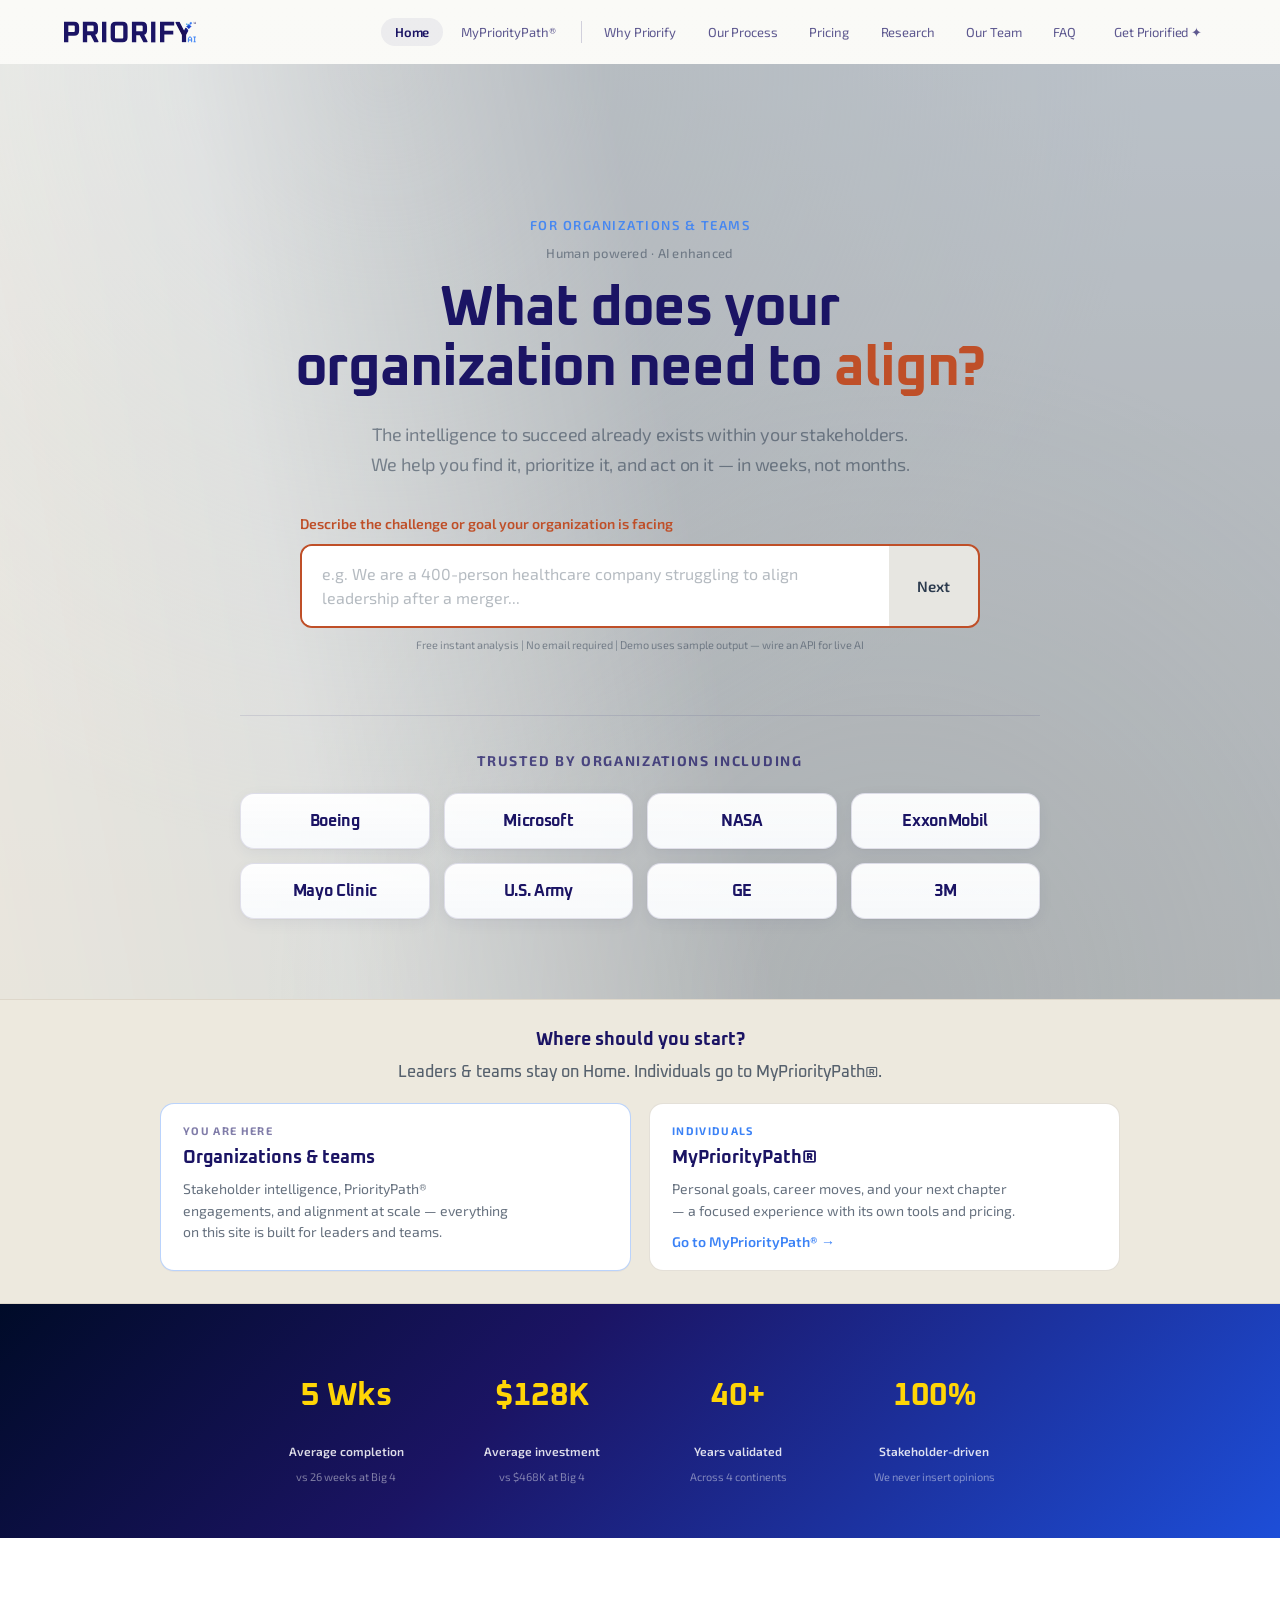
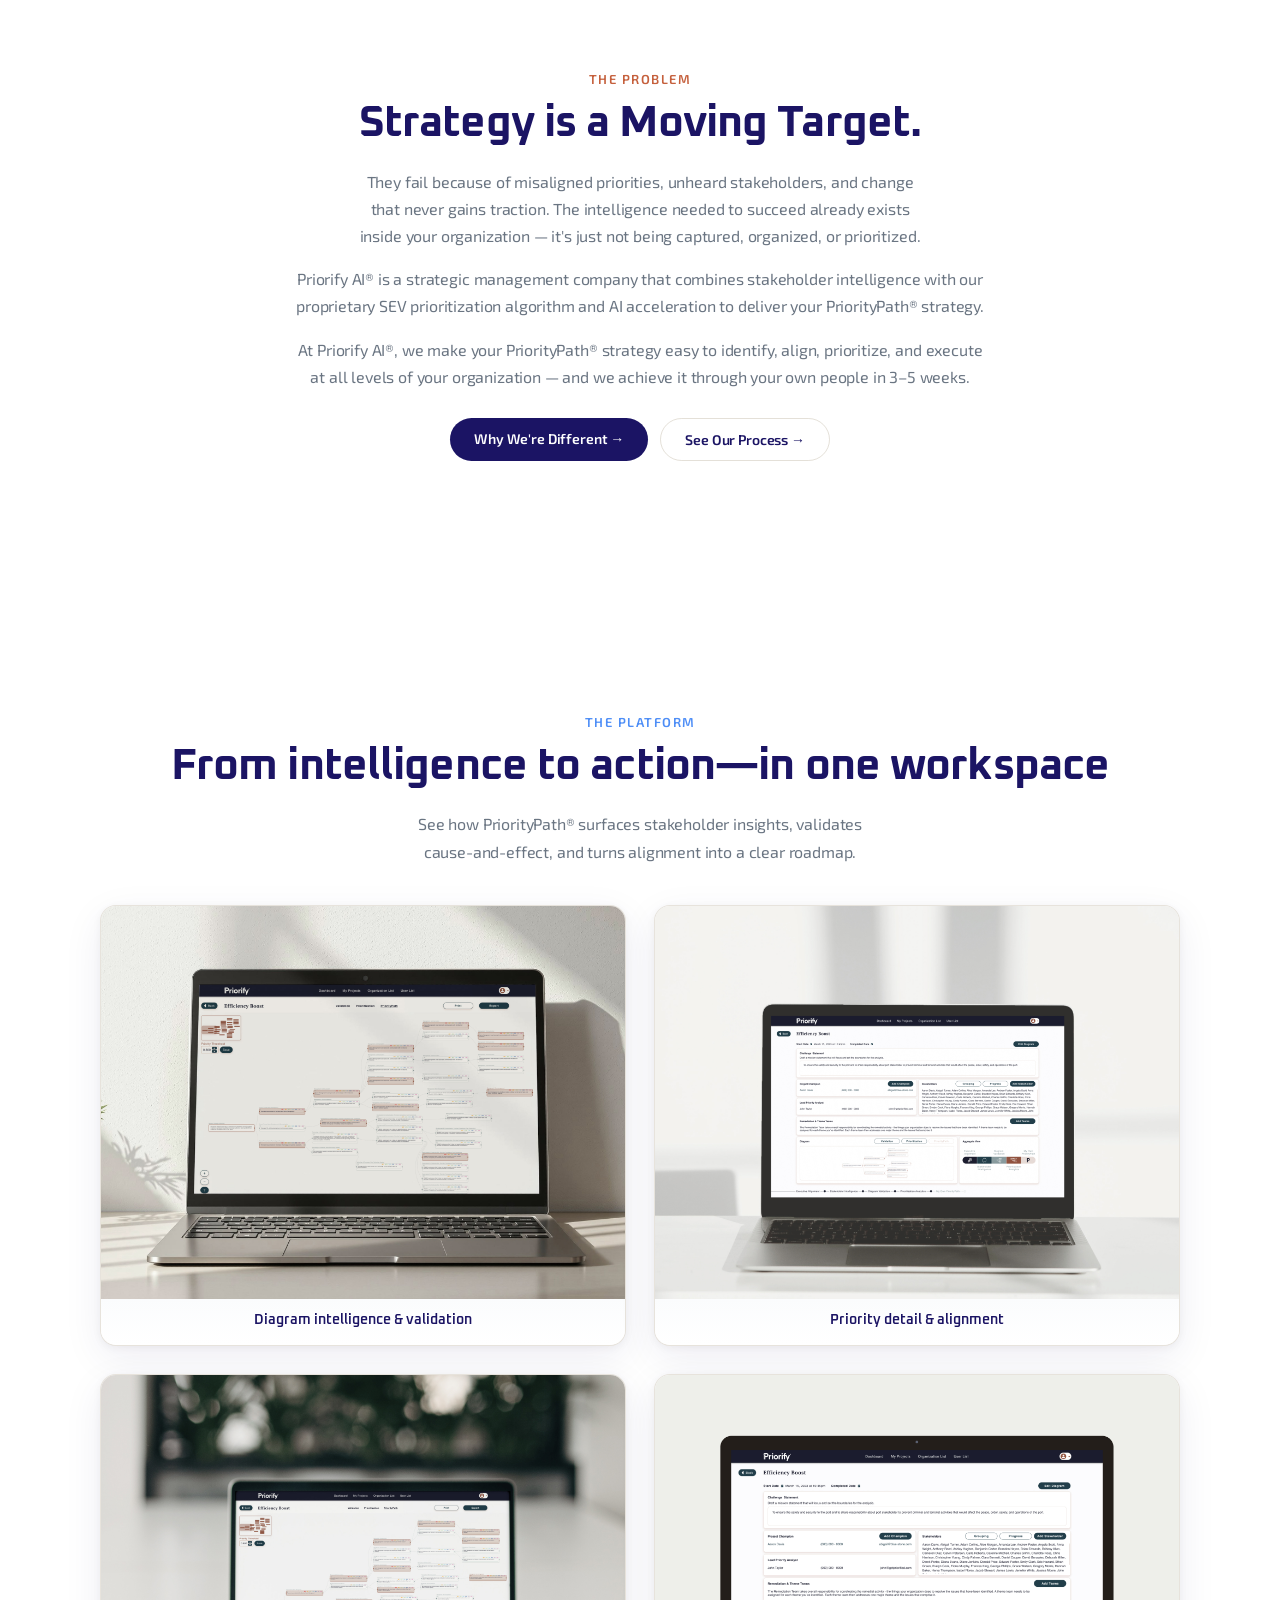
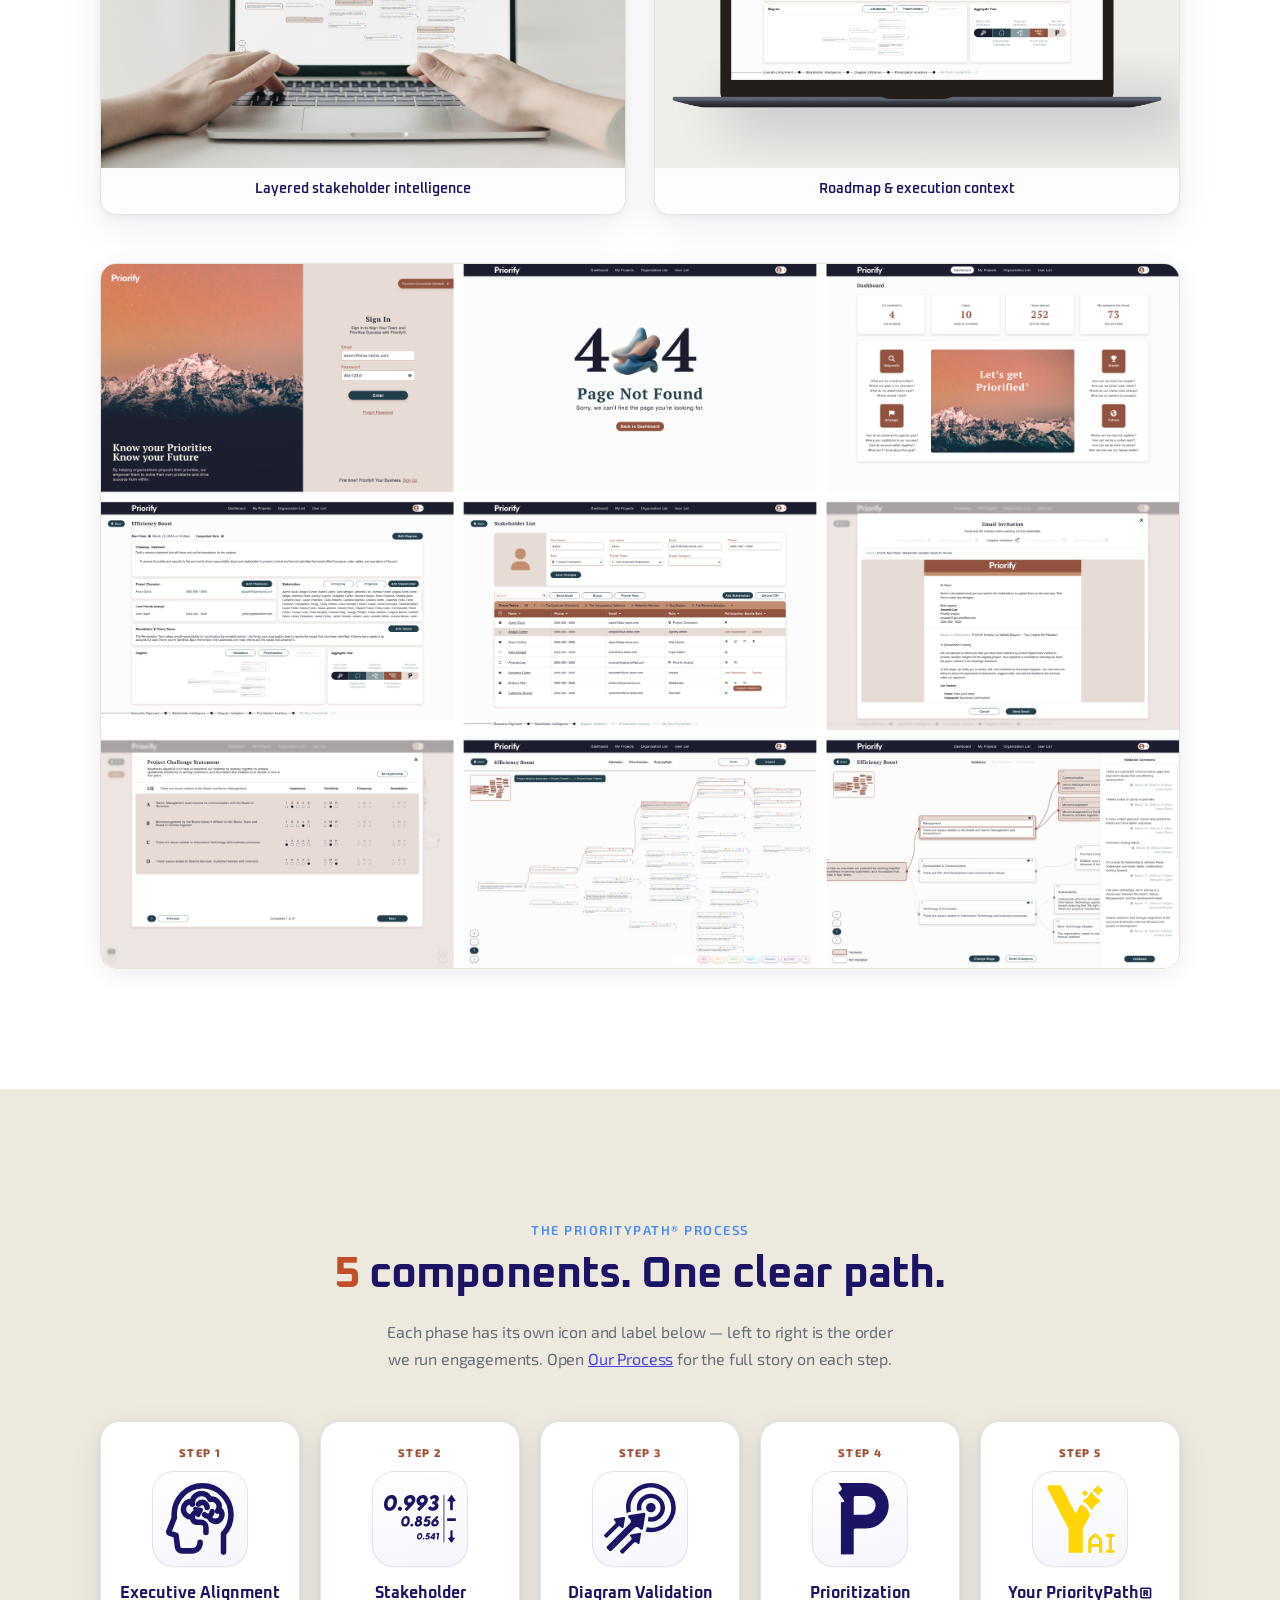
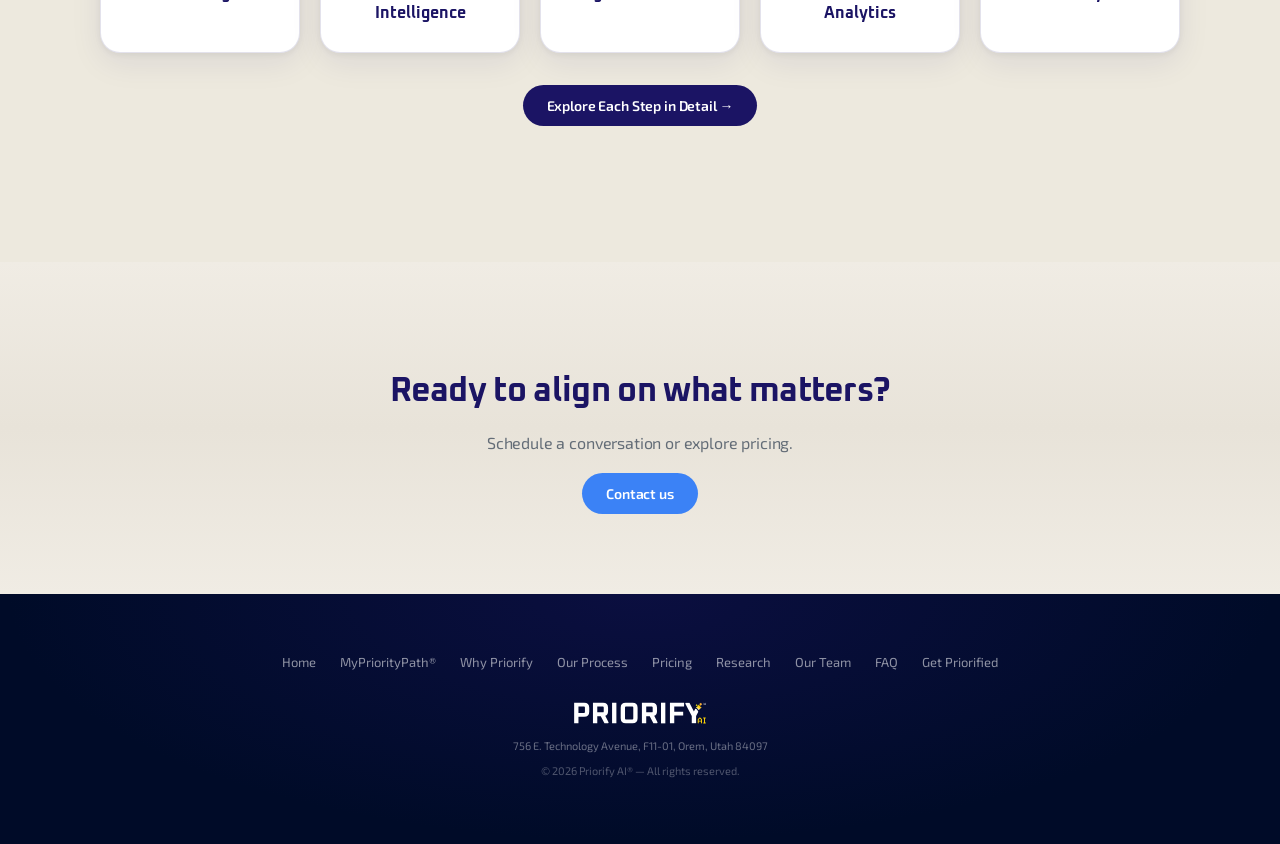
==== commit 01c89cae: "Add homepage product imagery, hero landscape background, and contact enhancements. - Layer mountain-" ====
--- a/index.html
+++ b/index.html
@@ -248,6 +248,74 @@
         </div>
       </section>
 
+      <section class="section product-showcase" aria-labelledby="product-showcase-title">
+        <div class="section__inner">
+          <p class="section-label text-center">The platform</p>
+          <h2 id="product-showcase-title" class="section-title text-center">
+            From intelligence to action—in one workspace
+          </h2>
+          <p class="prose product-showcase__lead text-center">
+            See how PriorityPath® surfaces stakeholder insights, validates cause-and-effect, and turns alignment into a clear roadmap.
+          </p>
+          <div class="product-showcase__grid" role="list">
+            <figure class="product-showcase__figure" role="listitem">
+              <img
+                src="/assets/images/priorify_app_images/priorify-diagram.jpg"
+                width="640"
+                height="480"
+                alt="Priorify app diagram view showing stakeholder and cause-and-effect mapping"
+                loading="lazy"
+                decoding="async"
+              />
+              <figcaption class="product-showcase__caption">Diagram intelligence &amp; validation</figcaption>
+            </figure>
+            <figure class="product-showcase__figure" role="listitem">
+              <img
+                src="/assets/images/priorify_app_images/priorify-details.jpg"
+                width="640"
+                height="480"
+                alt="Priorify app details view with priorities and supporting insights"
+                loading="lazy"
+                decoding="async"
+              />
+              <figcaption class="product-showcase__caption">Priority detail &amp; alignment</figcaption>
+            </figure>
+            <figure class="product-showcase__figure" role="listitem">
+              <img
+                src="/assets/images/priorify_app_images/priorify-diagram2.jpg"
+                width="640"
+                height="480"
+                alt="Priorify alternate diagram layout with layered stakeholder intelligence"
+                loading="lazy"
+                decoding="async"
+              />
+              <figcaption class="product-showcase__caption">Layered stakeholder intelligence</figcaption>
+            </figure>
+            <figure class="product-showcase__figure" role="listitem">
+              <img
+                src="/assets/images/priorify_app_images/priorify-details2.jpg"
+                width="640"
+                height="480"
+                alt="Priorify extended details with roadmap context"
+                loading="lazy"
+                decoding="async"
+              />
+              <figcaption class="product-showcase__caption">Roadmap &amp; execution context</figcaption>
+            </figure>
+          </div>
+          <figure class="product-showcase__wide">
+            <img
+              src="/assets/images/priorify_app_images/priorify-frames-photos.png"
+              width="1200"
+              height="784"
+              alt="Priorify workshop and device views of the platform"
+              loading="lazy"
+              decoding="async"
+            />
+          </figure>
+        </div>
+      </section>
+
       <section class="section section--cream" aria-labelledby="process-preview-title">
         <div class="section__inner text-center" style="margin-bottom: 48px">
           <p class="section-label">The PriorityPath® Process</p>
--- a/css/main.css
+++ b/css/main.css
@@ -388,6 +388,21 @@
   text-align: center;
   position: relative;
   overflow: hidden;
+  isolation: isolate;
+}
+
+/* Landscape band — replace assets/images/mountain-background-2.png to match brand art (e.g. export from Slack). */
+.hero::before {
+  content: "";
+  position: absolute;
+  inset: 0;
+  background-image: url("/assets/images/mountain-background-2.png");
+  background-repeat: no-repeat;
+  background-size: cover;
+  background-position: center bottom;
+  opacity: 0.4;
+  pointer-events: none;
+  z-index: 0;
 }
 
 .hero__inner {
@@ -719,6 +734,71 @@
 }
 
 /* Process cards (home) — 5 steps with clear imagery */
+/* Home: product imagery (priorify_app_images) */
+.product-showcase__lead {
+  max-width: 720px;
+  margin: 0 auto 40px;
+}
+
+.product-showcase__grid {
+  display: grid;
+  grid-template-columns: 1fr;
+  gap: 24px;
+  list-style: none;
+  padding: 0;
+  margin: 0;
+}
+
+@media (min-width: 768px) {
+  .product-showcase__grid {
+    grid-template-columns: 1fr 1fr;
+    gap: 28px;
+  }
+}
+
+.product-showcase__figure {
+  margin: 0;
+  border-radius: 16px;
+  overflow: hidden;
+  border: 1px solid rgba(201, 194, 178, 0.45);
+  box-shadow: 0 2px 8px rgba(0, 0, 0, 0.05), 0 12px 40px rgba(27, 20, 100, 0.07);
+  background: var(--color-white);
+}
+
+.product-showcase__figure img {
+  display: block;
+  width: 100%;
+  height: auto;
+  vertical-align: bottom;
+}
+
+.product-showcase__caption {
+  padding: 12px 16px 16px;
+  font-size: 14px;
+  font-weight: 600;
+  color: var(--color-navy);
+  font-family: var(--font-heading);
+  text-align: center;
+  margin: 0;
+  background: linear-gradient(180deg, rgba(248, 250, 252, 0.6) 0%, var(--color-white) 100%);
+}
+
+.product-showcase__wide {
+  margin: 48px auto 0;
+  max-width: 1080px;
+  border-radius: 16px;
+  overflow: hidden;
+  border: 1px solid rgba(201, 194, 178, 0.45);
+  box-shadow: 0 4px 24px rgba(27, 20, 100, 0.08);
+}
+
+.product-showcase__wide img {
+  display: block;
+  width: 100%;
+  height: auto;
+  vertical-align: bottom;
+}
+
 .process-grid {
   display: grid;
   grid-template-columns: repeat(auto-fit, minmax(160px, 1fr));
@@ -2049,6 +2129,14 @@
   color: var(--color-green);
 }
 
+.form-msg--err {
+  color: #b42318;
+}
+
+.priorify-turnstile-mount {
+  margin-bottom: 14px;
+}
+
 /* Animations */
 @keyframes fadeUp {
   from {
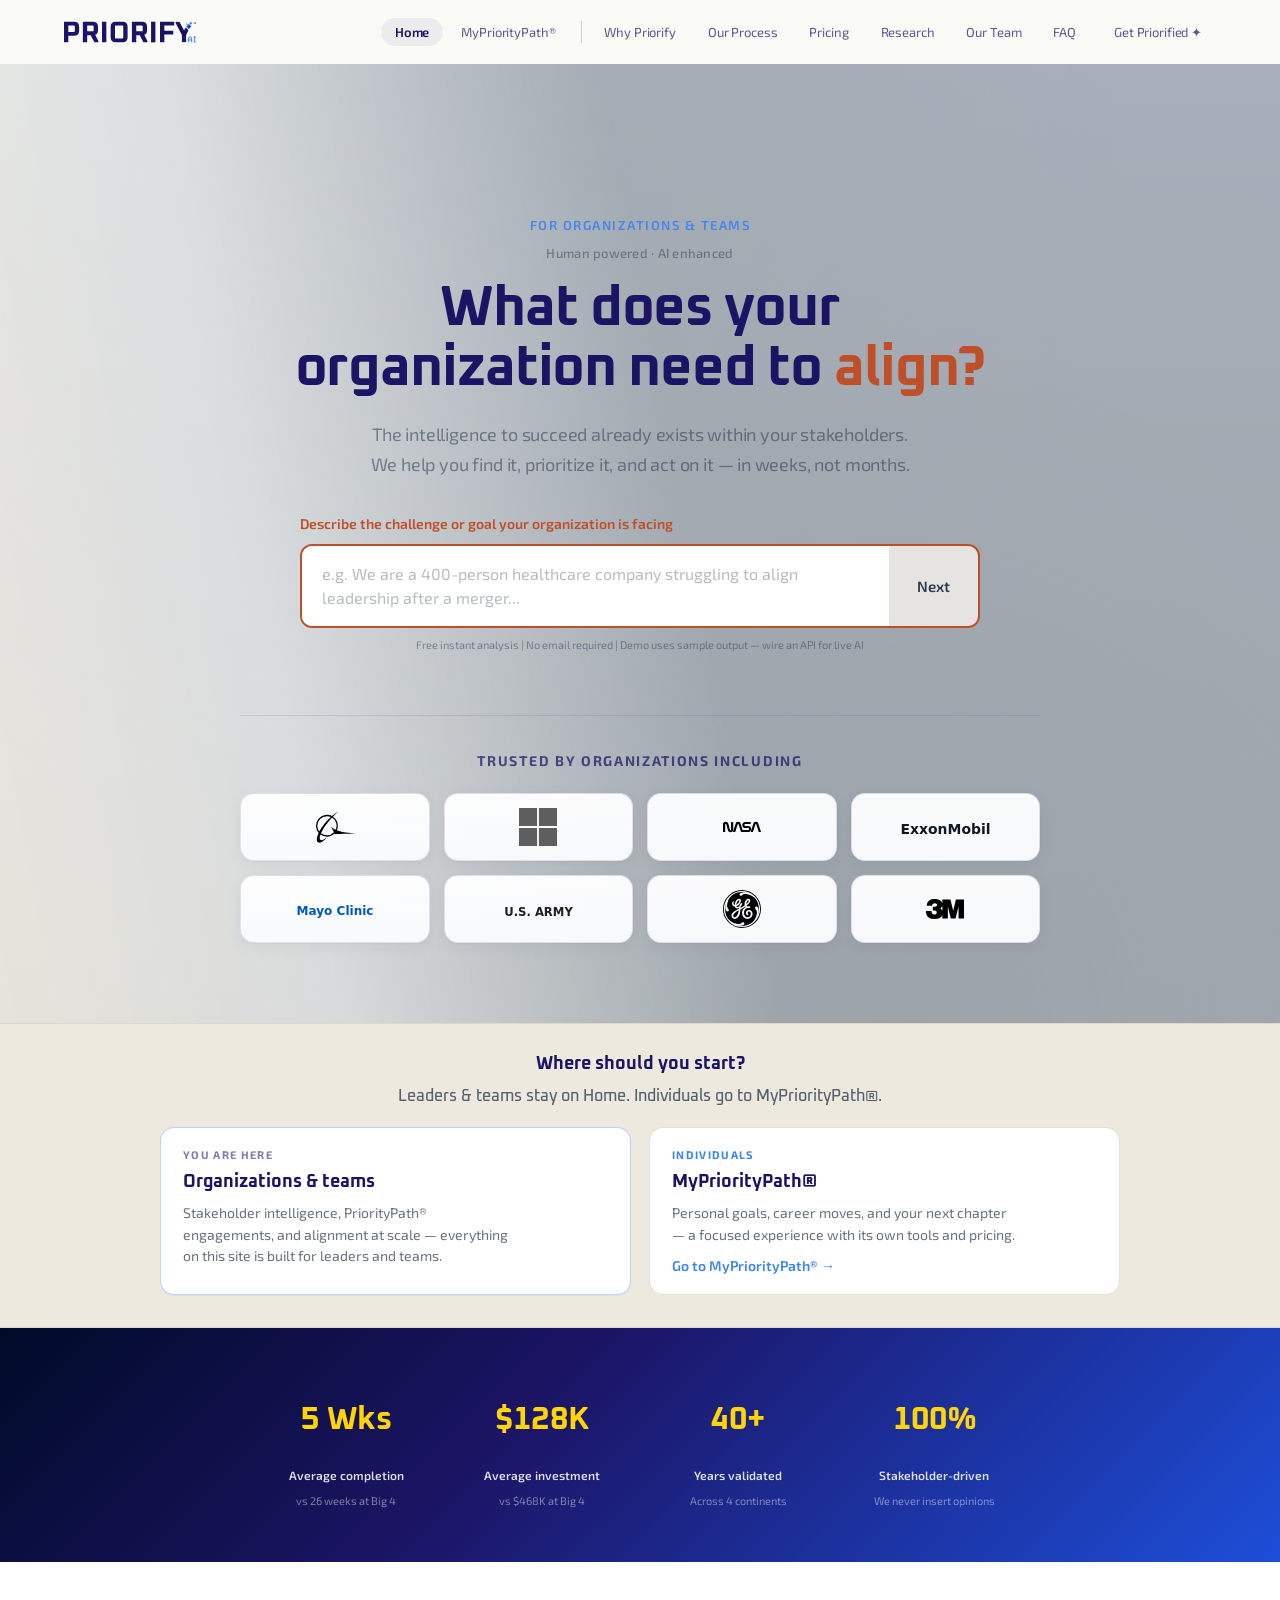
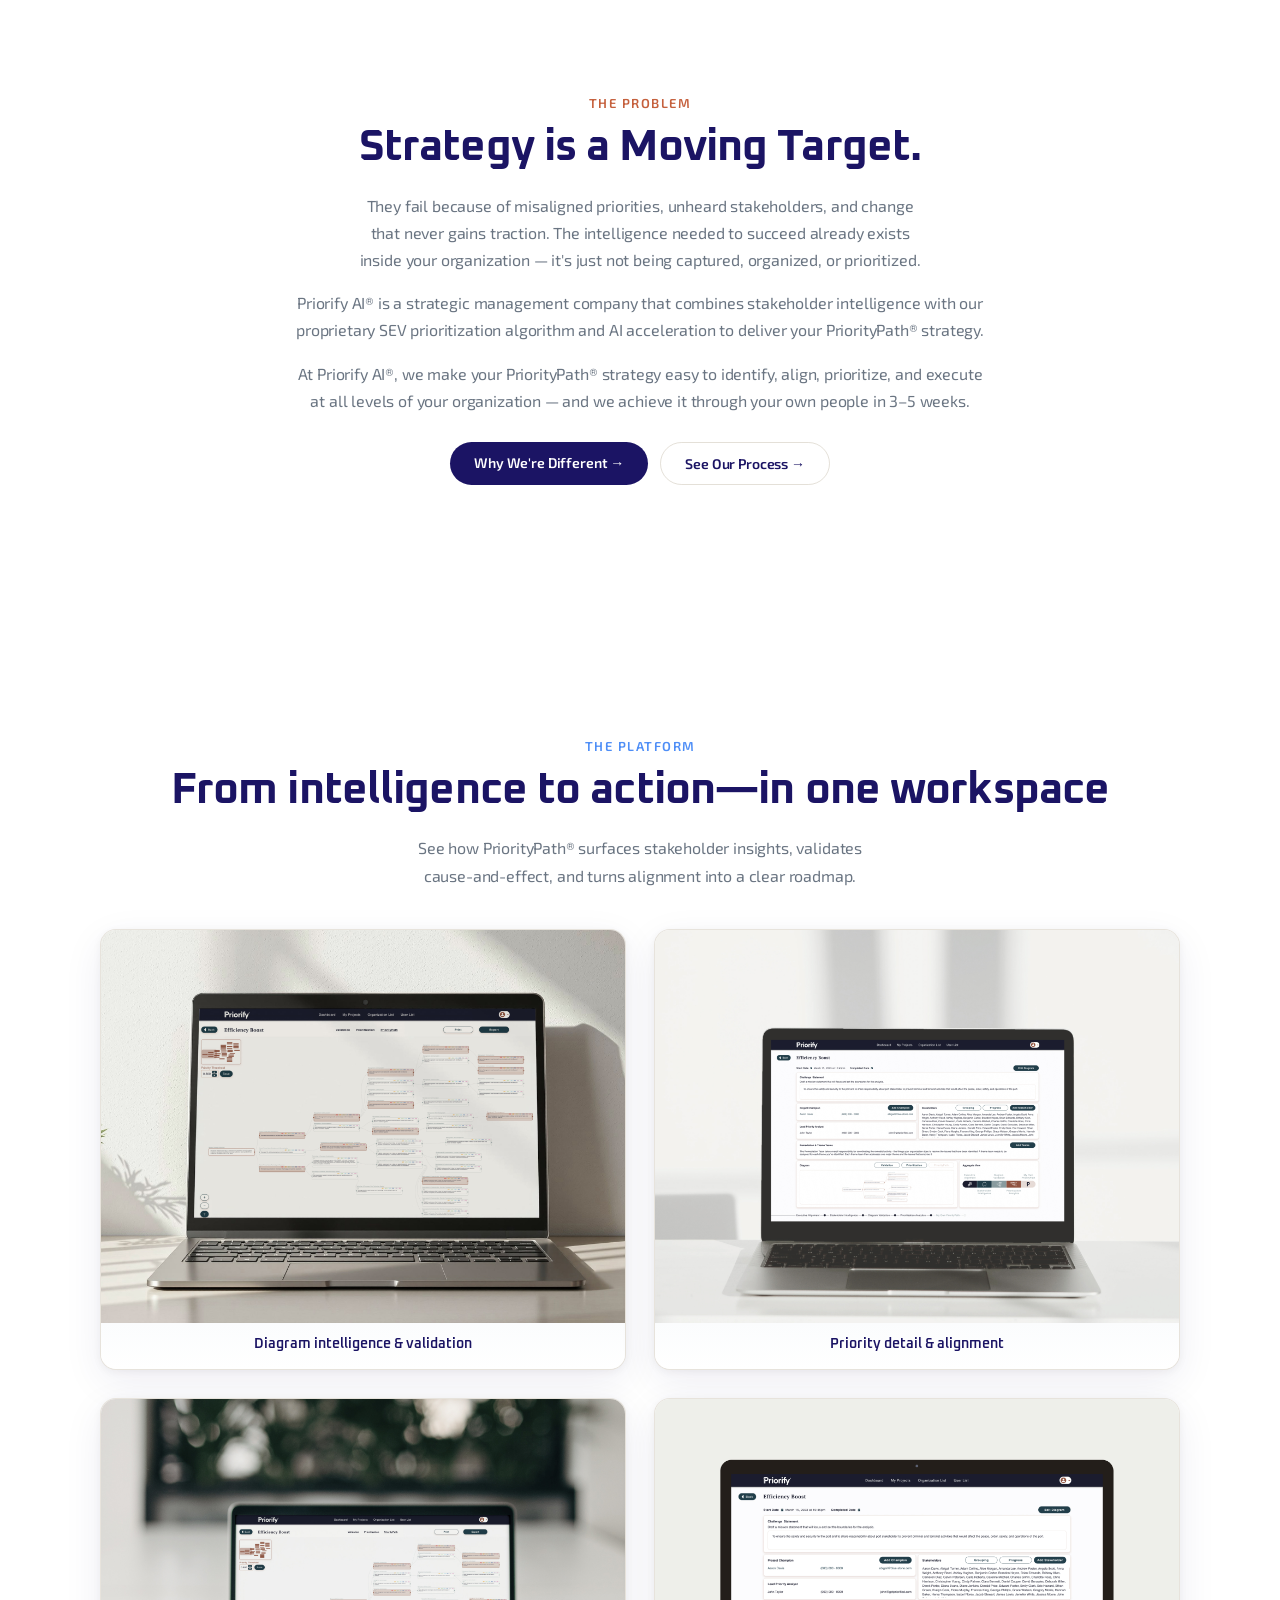
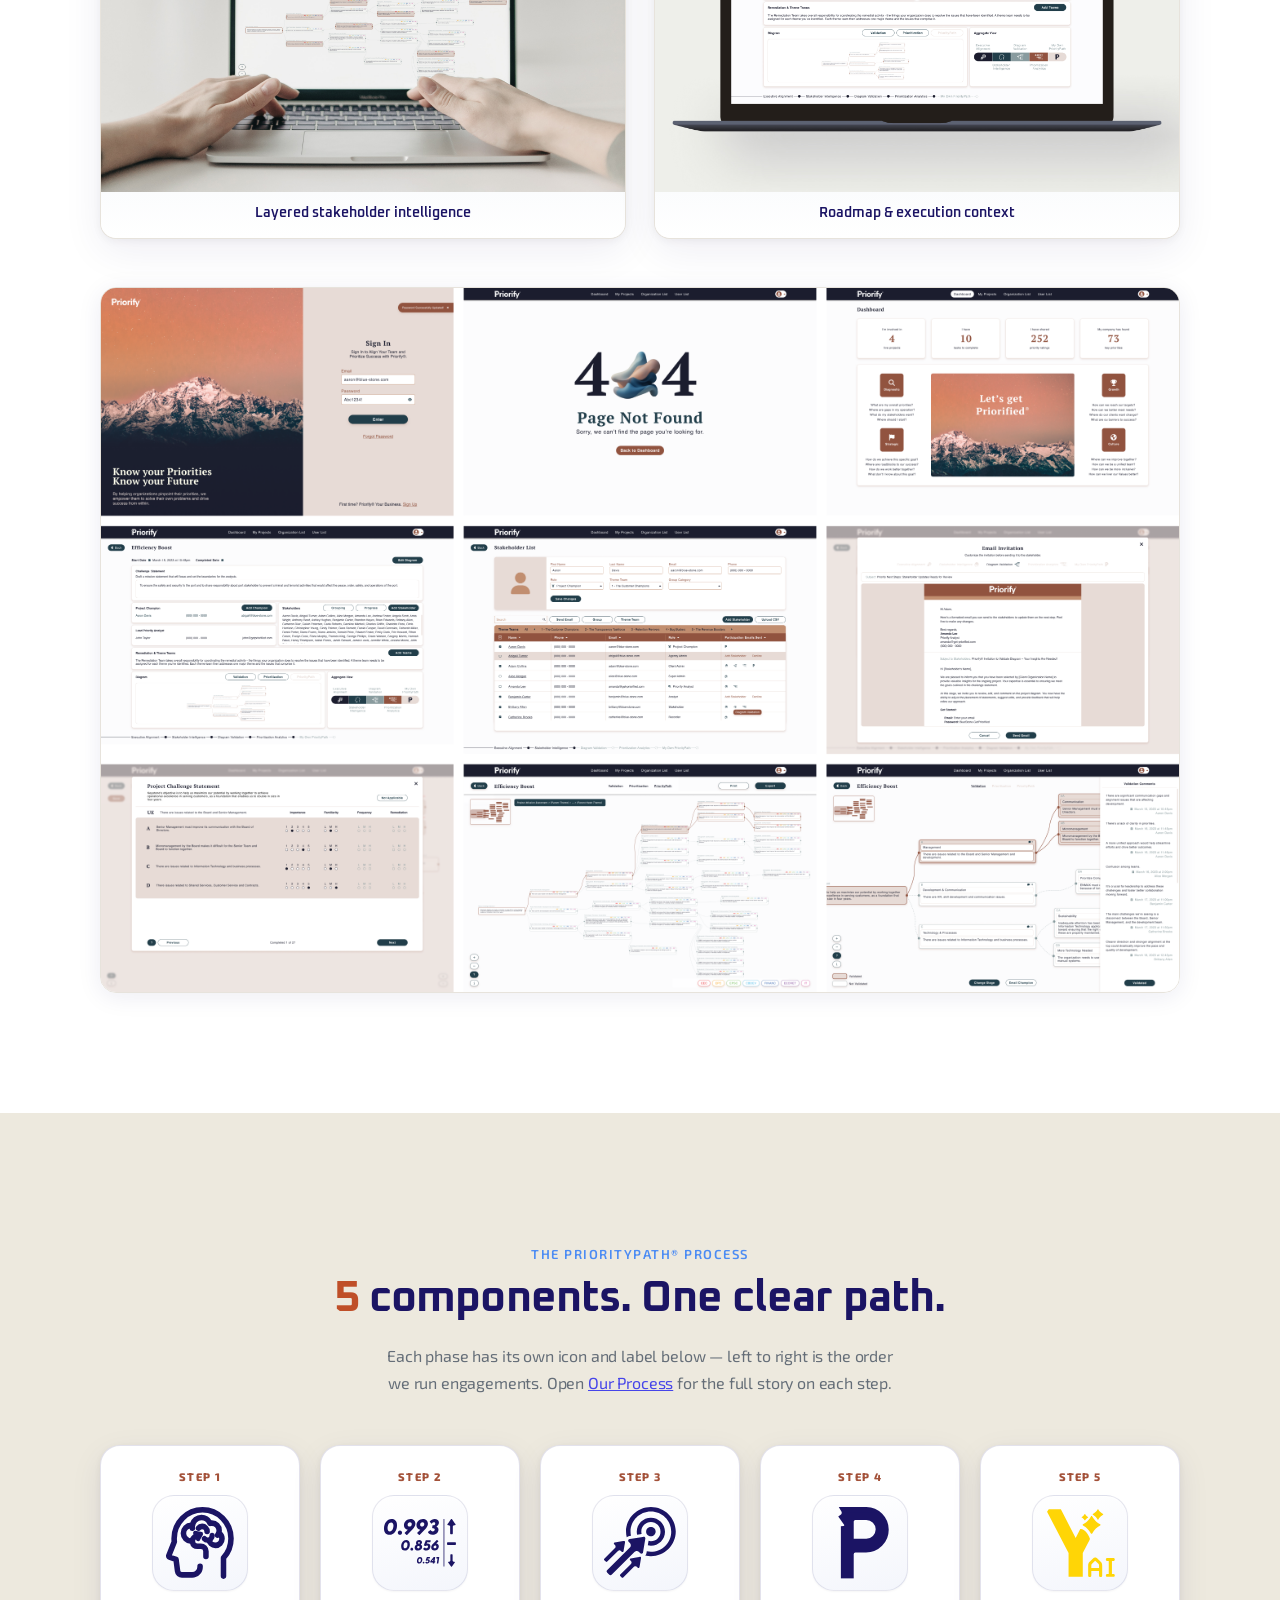
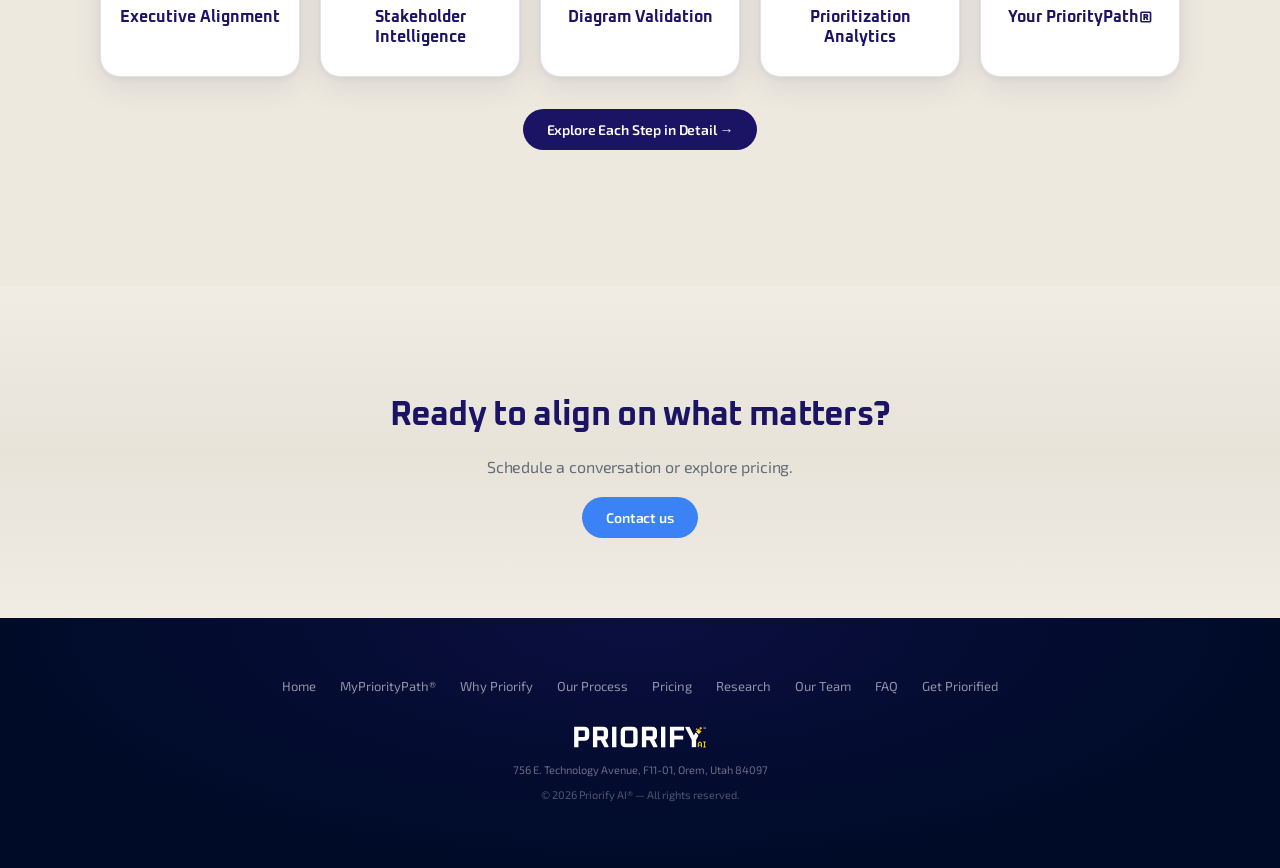
==== commit 19cea79b: "Images: landscape hero, app shots, trusted logos, team copy; PDF cover refresh script and output Mad" ====
--- a/index.html
+++ b/index.html
@@ -148,7 +148,7 @@
     </header>
 
     <main id="main" class="page-main">
-      <section class="hero" aria-labelledby="hero-title">
+      <section class="hero hero--landscape" aria-labelledby="hero-title">
         <div class="hero__inner">
           <p class="hero__label">For Organizations &amp; Teams</p>
           <p class="hero__kicker">Human powered · AI enhanced</p>
@@ -169,14 +169,46 @@
           <div class="trusted">
             <p class="trusted__label">Trusted by organizations including</p>
             <ul class="trusted__logos" role="list">
-              <li><span class="trusted__name">Boeing</span></li>
-              <li><span class="trusted__name">Microsoft</span></li>
-              <li><span class="trusted__name">NASA</span></li>
-              <li><span class="trusted__name">ExxonMobil</span></li>
-              <li><span class="trusted__name">Mayo Clinic</span></li>
-              <li><span class="trusted__name">U.S. Army</span></li>
-              <li><span class="trusted__name">GE</span></li>
-              <li><span class="trusted__name">3M</span></li>
+              <li>
+                <div class="trusted__logo-tile">
+                  <img src="/assets/images/trusted-logos/boeing.svg" width="120" height="32" alt="Boeing" loading="lazy" decoding="async" />
+                </div>
+              </li>
+              <li>
+                <div class="trusted__logo-tile">
+                  <img src="/assets/images/trusted-logos/microsoft.svg" width="120" height="32" alt="Microsoft" loading="lazy" decoding="async" />
+                </div>
+              </li>
+              <li>
+                <div class="trusted__logo-tile">
+                  <img src="/assets/images/trusted-logos/nasa.svg" width="120" height="32" alt="NASA" loading="lazy" decoding="async" />
+                </div>
+              </li>
+              <li>
+                <div class="trusted__logo-tile">
+                  <img src="/assets/images/trusted-logos/exxonmobil.svg" width="140" height="32" alt="ExxonMobil" loading="lazy" decoding="async" />
+                </div>
+              </li>
+              <li>
+                <div class="trusted__logo-tile">
+                  <img src="/assets/images/trusted-logos/mayo-clinic.svg" width="160" height="36" alt="Mayo Clinic" loading="lazy" decoding="async" />
+                </div>
+              </li>
+              <li>
+                <div class="trusted__logo-tile">
+                  <img src="/assets/images/trusted-logos/us-army.svg" width="140" height="32" alt="U.S. Army" loading="lazy" decoding="async" />
+                </div>
+              </li>
+              <li>
+                <div class="trusted__logo-tile">
+                  <img src="/assets/images/trusted-logos/ge.svg" width="120" height="32" alt="GE" loading="lazy" decoding="async" />
+                </div>
+              </li>
+              <li>
+                <div class="trusted__logo-tile">
+                  <img src="/assets/images/trusted-logos/3m.svg" width="120" height="32" alt="3M" loading="lazy" decoding="async" />
+                </div>
+              </li>
             </ul>
           </div>
         </div>
--- a/css/main.css
+++ b/css/main.css
@@ -391,8 +391,8 @@
   isolation: isolate;
 }
 
-/* Landscape band — replace assets/images/mountain-background-2.png to match brand art (e.g. export from Slack). */
-.hero::before {
+/* Landscape band — only on heroes with .hero--landscape (home + MyPriorityPath). Other pages keep the original flat gradient. */
+.hero.hero--landscape::before {
   content: "";
   position: absolute;
   inset: 0;
@@ -400,7 +400,7 @@
   background-repeat: no-repeat;
   background-size: cover;
   background-position: center bottom;
-  opacity: 0.4;
+  opacity: 0.52;
   pointer-events: none;
   z-index: 0;
 }
@@ -881,7 +881,7 @@
   -webkit-overflow-scrolling: touch;
 }
 
-/* Trusted — name grid (replace with logo images when brand approves) */
+/* Trusted — logo row. Boeing, NASA, GE, 3M: Simple Icons (CC0). Microsoft: classic four-square mark. ExxonMobil, Mayo Clinic, U.S. Army: typographic placeholders — swap for official media-kit SVGs when legal approves. Trademarks belong to each organization. */
 .trusted {
   margin-top: 64px;
   padding-top: 36px;
@@ -931,20 +931,14 @@
   margin: 0;
 }
 
-.trusted__name {
+.trusted__logo-tile {
   display: flex;
   align-items: center;
   justify-content: center;
   text-align: center;
-  min-height: 56px;
+  min-height: 64px;
   height: 100%;
-  padding: 12px 10px;
-  font-size: clamp(14px, 1.85vw, 16px);
-  font-weight: 700;
-  font-family: var(--font-heading);
-  letter-spacing: -0.02em;
-  line-height: 1.2;
-  color: var(--color-navy);
+  padding: 14px 16px;
   background: linear-gradient(180deg, rgba(255, 255, 255, 0.95) 0%, rgba(248, 250, 252, 0.98) 100%);
   border: 1px solid rgba(27, 20, 100, 0.12);
   border-radius: 14px;
@@ -952,8 +946,17 @@
   transition: border-color 0.2s ease, box-shadow 0.2s ease;
 }
 
+.trusted__logo-tile img {
+  max-width: 100%;
+  max-height: 38px;
+  width: auto;
+  height: auto;
+  object-fit: contain;
+  display: block;
+}
+
 @media (hover: hover) and (pointer: fine) {
-  .trusted__logos li:hover .trusted__name {
+  .trusted__logos li:hover .trusted__logo-tile {
     border-color: rgba(59, 130, 246, 0.35);
     box-shadow: 0 2px 8px rgba(59, 130, 246, 0.1);
   }
@@ -1531,9 +1534,9 @@
 
 @media (min-width: 768px) {
   .process-detail--split {
-    grid-template-columns: minmax(200px, 240px) 1fr;
+    grid-template-columns: minmax(260px, 400px) 1fr;
     gap: 40px;
-    align-items: center;
+    align-items: start;
   }
 }
 
@@ -1549,7 +1552,7 @@
   text-align: center;
 }
 
-.process-detail__figure img[src*="process-step"] {
+.process-detail__figure:not(.process-detail__figure--app) img[src*="process-step"] {
   width: 100%;
   max-width: 200px;
   height: auto;
@@ -1557,6 +1560,42 @@
   object-fit: contain;
   display: block;
   margin: 0 auto;
+}
+
+.process-detail__figure--app {
+  position: relative;
+  padding: 18px 16px 20px;
+  text-align: center;
+}
+
+.process-detail__figure--app .process-detail__app-shot {
+  width: 100%;
+  max-width: 420px;
+  height: auto;
+  border-radius: 14px;
+  display: block;
+  margin: 0 auto;
+  box-shadow: 0 10px 36px rgba(27, 20, 100, 0.12);
+  border: 1px solid rgba(27, 20, 100, 0.08);
+}
+
+.process-detail__figure--app .process-detail__step-icon {
+  position: absolute;
+  top: 14px;
+  left: 14px;
+  width: 52px;
+  height: 52px;
+  padding: 8px;
+  background: var(--color-white);
+  border-radius: 14px;
+  box-shadow: 0 2px 12px rgba(0, 0, 0, 0.08);
+  object-fit: contain;
+}
+
+@media (min-width: 768px) {
+  .process-detail__figure--app .process-detail__app-shot {
+    max-width: 100%;
+  }
 }
 
 .process-detail__meta {
